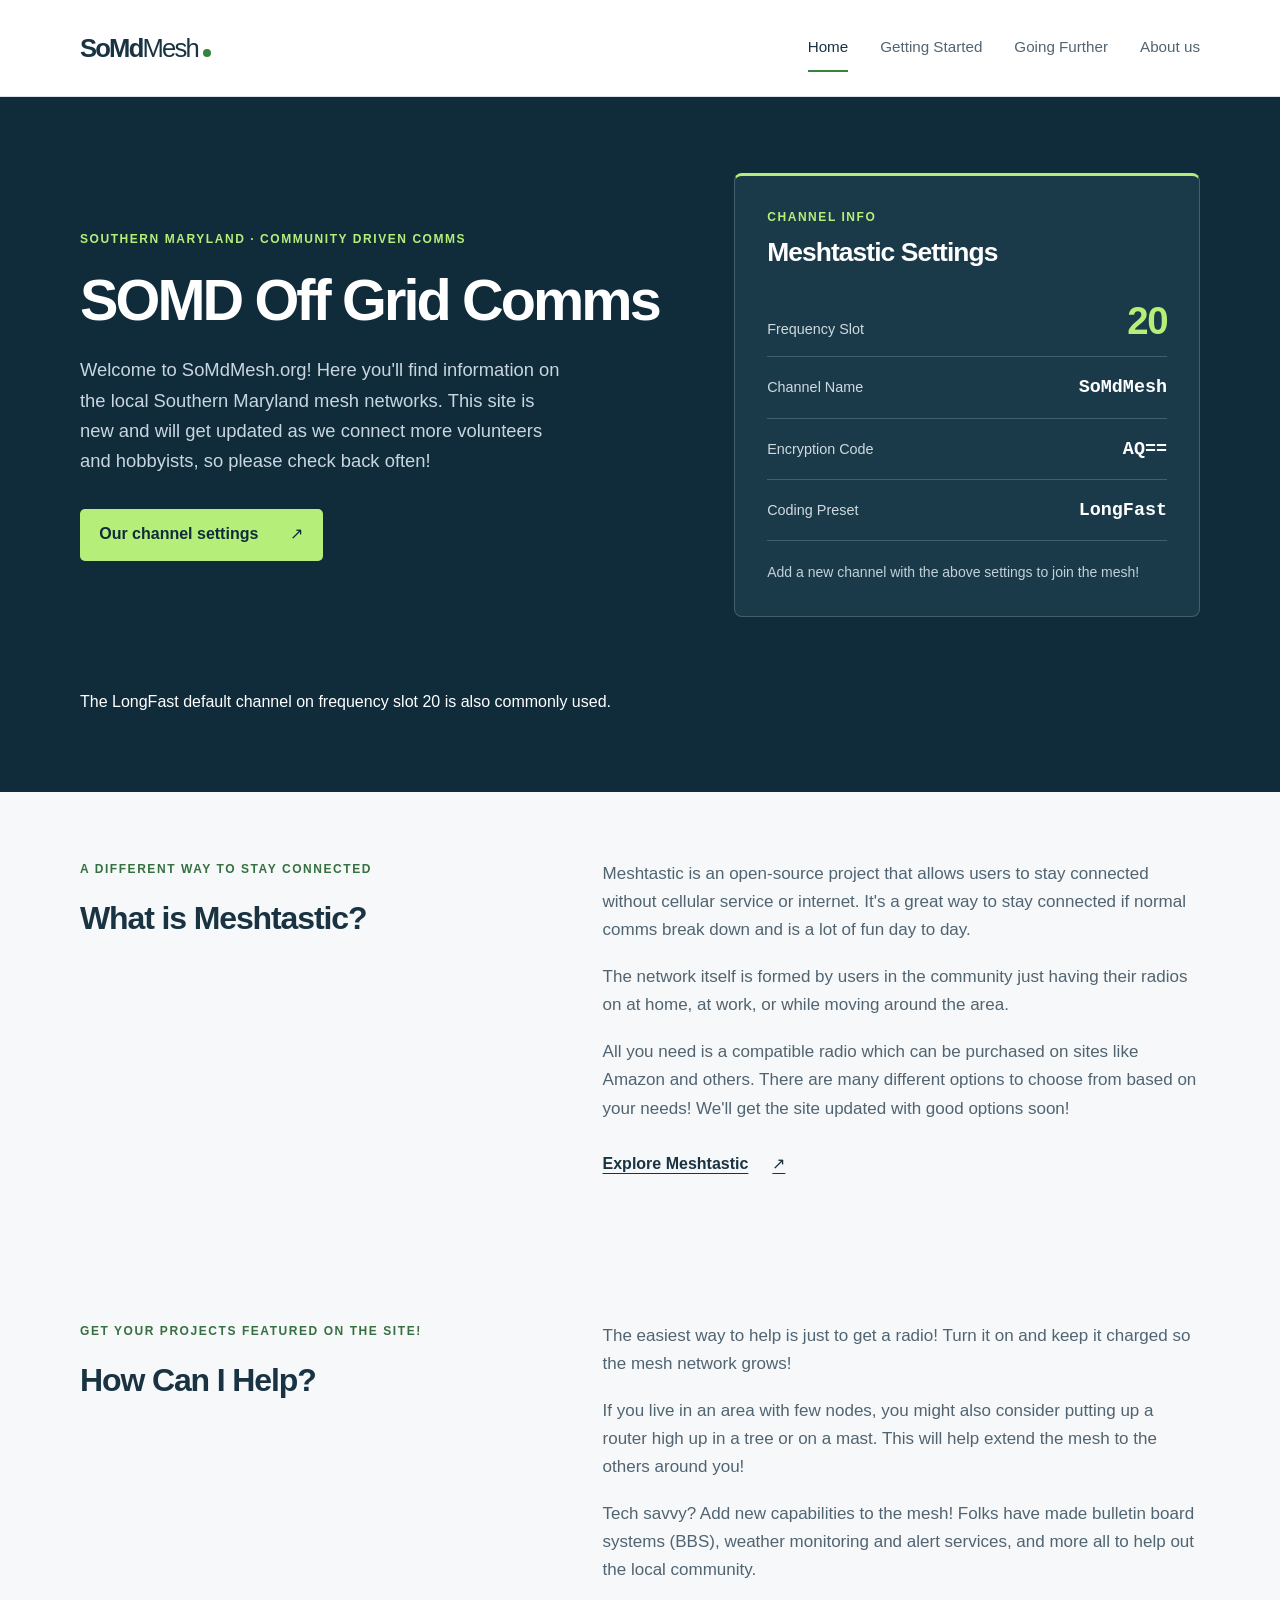
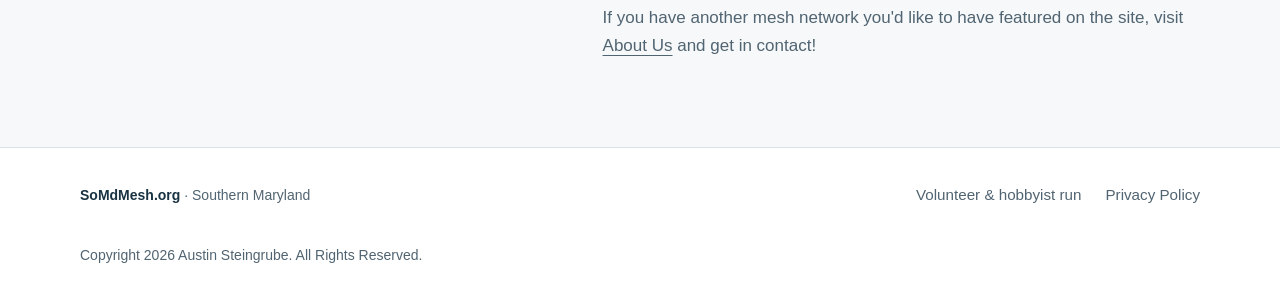
==== index.html @ d948cc97 "Added local amateur radio club info" ====
<!doctype html>
<html lang="en">
<head>
  <meta charset="utf-8">
  <meta name="viewport" content="width=device-width, initial-scale=1">
  <meta name="description" content="SoMdMesh is a Southern Maryland Meshtastic community. Connect on frequency slot 20 with channel name SoMdMesh and encryption code AQ==.">
  <meta name="theme-color" content="#102c3b">
  <title>SoMdMesh | Southern Maryland Meshtastic</title>
  <link rel="stylesheet" href="styles.css">
</head>
<body>
  <a class="skip-link" href="#main">Skip to content</a>
  <header class="site-header">
    <div class="container header-inner">
      <a class="brand" href="index.html" aria-label="SoMdMesh home">SoMd<span>Mesh</span><span class="brand-dot" aria-hidden="true"></span></a>
      <nav aria-label="Main navigation">
        <a href="index.html" aria-current="page">Home</a>
        <a href="getting-started/index.html">Getting Started</a><a href="going-further.html">Going Further</a><a href="about.html">About us</a>
      </nav>
    </div>
  </header>
  <main id="main">
    <section class="hero">
      <div class="container hero-grid">
        <div class="hero-copy">
          <p class="eyebrow">Southern Maryland · Community Driven Comms</p>
          <h1>SOMD Off Grid Comms</h1>
          <p class="hero-description">Welcome to SoMdMesh.org! Here you'll find information on the local Southern Maryland mesh networks. This site is new and will get updated as we connect more volunteers and hobbyists, so please check back often!</p>
          <a class="button" href="#channel">Our channel settings <span aria-hidden="true">↗</span></a>
        </div>
        <aside class="channel-card" id="channel" aria-labelledby="channel-title">
          <p class="eyebrow">Channel Info</p>
          <h2 id="channel-title">Meshtastic Settings</h2>
          <dl class="settings">
            <div><dt>Frequency Slot</dt><dd class="slot">20</dd></div>
            <div><dt>Channel Name</dt><dd><code>SoMdMesh</code></dd></div>
            <div><dt>Encryption Code</dt><dd><code>AQ==</code></dd></div>
            <div><dt>Coding Preset</dt><dd><code>LongFast</code></dd></div>
          </dl>
          <p class="settings-note">Add a new channel with the above settings to join the mesh!</p>
        </aside>
        The LongFast default channel on frequency slot 20 is also commonly used.
      </div>
    </section>
    <section class="intro container" aria-labelledby="meshtastic-title">
      <div>
        <p class="eyebrow">A different way to stay connected</p>
        <h2 id="meshtastic-title">What is Meshtastic?</h2>
      </div>
      <div class="intro-copy">
        <p>Meshtastic is an open-source project that allows users to stay connected without cellular service or internet. It's a great way to stay connected if normal comms break down and is a lot of fun day to day.</p>
        <p>The network itself is formed by users in the community just having their radios on at home, at work, or while moving around the area.</p>
        <p>All you need is a compatible radio which can be purchased on sites like Amazon and others. There are many different options to choose from based on your needs! We'll get the site updated with good options soon!</p>
        <a class="text-link" href="https://meshtastic.org/">Explore Meshtastic <span aria-hidden="true">↗</span></a>
      </div>
    </section>
    <section class="intro container" aria-labelledby="get-involved">
      <div>
        <p class="eyebrow">Get your projects featured on the site!</p>
        <h2 id="get-involved">How Can I Help?</h2>
      </div>
      <div class="intro-copy">
        <p> The easiest way to help is just to get a radio! Turn it on and keep it charged so the mesh network grows!</p>
        <p>If you live in an area with few nodes, you might also consider putting up a router high up in a tree or on a mast. This will help extend the mesh to the others around you!</p>
        <p> Tech savvy? Add new capabilities to the mesh! Folks have made bulletin board systems (BBS), weather monitoring and alert services, and more all to help out the local community.</p>
        <p>If you have another mesh network you'd like to have featured on the site, visit <a href="about.html">About Us</a> and get in contact!</p>
      </div>
    </section>
  </main>
  <footer class="site-footer">
    <div class="container footer-inner">
      <p>SoMdMesh.org <span>· Southern Maryland</span></p>
      <nav class="footer-links" aria-label="Footer navigation">
        <a href="about.html">Volunteer &amp; hobbyist run</a>
        <a href="privacy-policy.html">Privacy Policy</a>
      </nav>
    </div>
    <p class="container copyright">Copyright 2026 Austin Steingrube. All Rights Reserved.</p>
  </footer>
</body>
</html>
---- styles.css ----
:root {
  color-scheme: light;
  --navy: #102c3b;
  --ink: #193342;
  --muted: #516471;
  --green: #b5ef79;
  --paper: #f6f8fa;
  --line: #dce3e8;
  font-family: -apple-system, BlinkMacSystemFont, "Segoe UI", sans-serif;
  color: var(--ink);
  background: var(--paper);
  font-synthesis: none;
}
* { box-sizing: border-box; }
body { margin: 0; min-height: 100vh; display: flex; flex-direction: column; font-size: 1rem; line-height: 1.65; }
main { flex: 1; }
a { color: inherit; text-underline-offset: .25em; }
a:focus-visible { outline: 3px solid #238345; outline-offset: 5px; }
.hero a:focus-visible { outline-color: var(--green); }
.container { width: min(1120px, calc(100% - 64px)); margin-inline: auto; }
.skip-link { position: absolute; left: 1rem; top: -100px; padding: .75rem 1rem; background: white; z-index: 10; }
.skip-link:focus { top: 1rem; }
.site-header { background: white; border-bottom: 1px solid var(--line); }
.header-inner { min-height: 96px; display: flex; align-items: center; justify-content: space-between; gap: 1rem; }
.brand { display: inline-flex; align-items: baseline; font-size: 1.6rem; font-weight: 800; text-decoration: none; letter-spacing: -.07em; white-space: nowrap; }
.brand > span:first-child { font-weight: 400; }
.brand-dot { width: 8px; height: 8px; margin-left: 5px; background: #37833d; border-radius: 50%; }
nav { display: flex; gap: 2rem; }
nav a { display: inline-flex; min-height: 48px; align-items: center; text-decoration: none; font-size: .95rem; color: var(--muted); border-bottom: 2px solid transparent; }
nav a:hover, nav a[aria-current="page"] { color: var(--ink); border-color: #37833d; }
.hero { color: white; background: var(--navy); padding-block: 76px; }
.hero-grid { display: grid; grid-template-columns: 1.25fr 1fr; gap: 72px; align-items: center; }
.eyebrow { font-size: .75rem; line-height: 1.6; letter-spacing: .13em; text-transform: uppercase; font-weight: 700; margin: 0 0 1.25rem; }
.hero .eyebrow { color: var(--green); }
h1 { font-size: clamp(2.7rem, 4.5vw, 4rem); line-height: 1.08; letter-spacing: -.05em; font-weight: 650; margin: 0 0 1.5rem; }
h2 { font-size: 2rem; line-height: 1.2; letter-spacing: -.035em; margin: 0 0 1.25rem; }
.hero-description { max-width: 480px; font-size: 1.15rem; color: #c9d6df; margin: 0 0 2rem; }
.button { display: inline-flex; justify-content: space-between; align-items: center; gap: 2rem; min-height: 52px; padding: .7rem 1.2rem; color: var(--navy); background: var(--green); border-radius: 5px; font-weight: 650; text-decoration: none; }
.button:hover { background: #cdf5a6; }
.channel-card { scroll-margin-top: 2rem; padding: 32px; background: #1b3a49; border: 1px solid #41606b; border-top: 3px solid var(--green); border-radius: 8px; }
.channel-card .eyebrow { margin-bottom: .6rem; }
.channel-card h2 { font-size: 1.65rem; }
.settings { margin: 0; }
.settings > div { display: flex; justify-content: space-between; align-items: baseline; gap: 1rem; padding-block: 14px; border-bottom: 1px solid #41606b; }
.settings dt { color: #cedae0; font-size: .9rem; }
.settings dd { margin: 0; font-size: 1.15rem; font-weight: 600; }
.settings .slot { color: var(--green); font-size: 2.4rem; line-height: 1; letter-spacing: -.04em; }
code { font-family: "SFMono-Regular", Consolas, "Liberation Mono", monospace; }
.settings-note { margin: 1.25rem 0 0; color: #c2d1d9; font-size: .875rem; }
.intro { display: grid; grid-template-columns: 1fr 1.35fr; gap: 80px; padding-block: 68px; }
.intro .eyebrow { color: #367041; }
.intro-copy p { margin: 0 0 1.2rem; color: var(--muted); font-size: 1.0625rem; }
.text-link { display: inline-flex; align-items: center; gap: 1.5rem; min-height: 44px; font-weight: 650; }
.text-link:hover { color: #2f743b; }
.site-footer { border-top: 1px solid var(--line); background: white; }
.footer-inner { display: flex; justify-content: space-between; align-items: center; gap: 1rem; padding-block: 24px; font-size: .875rem; }
.footer-inner p { margin: 0; font-weight: 650; }
.footer-inner p span { font-weight: 400; color: var(--muted); }
.footer-inner a { color: var(--muted); }
.about-hero .hero-description { max-width: 560px; margin-bottom: 0; }
@media (max-width: 800px) {
  .hero-grid { gap: 32px; grid-template-columns: 1fr 1fr; }
  .channel-card { padding: 24px; }
  .intro { gap: 32px; }
}
@media (max-width: 640px) {
  .container { width: calc(100% - 40px); }
  .header-inner { min-height: 80px; }
  .brand { font-size: 1.4rem; }
  nav { gap: 1rem; }
  nav a { font-size: .875rem; }
  .hero { padding-block: 44px; }
  .hero-grid, .intro { grid-template-columns: 1fr; gap: 36px; }
  .hero-description { font-size: 1.0625rem; }
  .eyebrow { font-size: .75rem; letter-spacing: .09em; }
  .intro { padding-block: 44px; gap: 12px; }
  h2 { font-size: 1.85rem; }
  .footer-inner { flex-direction: column; align-items: flex-start; gap: .5rem; }
}
@media (max-width: 360px) {
  .header-inner { flex-wrap: wrap; padding-block: 12px; gap: 0; }
  nav { width: 100%; }
  .settings > div { flex-wrap: wrap; gap: .5rem; }
}

/* Getting Started, articles, and shared footer navigation. */
.header-inner { flex-wrap: wrap; }
.header-inner > nav { flex-wrap: wrap; }
.footer-links { flex-wrap: wrap; gap: .5rem 1.5rem; }
.guide-section { padding-block: 48px 68px; }
.guide-list { list-style: none; padding: 0; margin: 0; display: grid; grid-template-columns: repeat(auto-fit, minmax(min(100%, 300px), 1fr)); gap: 24px; }
.guide-card { display: block; height: 100%; padding: 28px; background: white; border: 1px solid var(--line); border-top: 3px solid #37833d; border-radius: 8px; text-decoration: none; }
.guide-card:hover { border-color: #37833d; }
.guide-card h3 { margin: 0 0 12px; font-size: 1.4rem; line-height: 1.3; }
.guide-card h3 span { float: right; margin-left: 12px; }
.guide-card p { color: var(--muted); margin: 0 0 20px; }
.guide-status { font-size: .875rem; font-weight: 650; color: #367041; }
.article-content { max-width: 800px; padding-block: 48px 68px; overflow-wrap: anywhere; }
.article-content section + section { margin-top: 40px; }
.article-content p { color: var(--muted); font-size: 1.0625rem; }
.placeholder-note { padding: 20px; border: 1px dashed var(--muted); border-radius: 5px; }
@media (max-width: 640px) {
  .header-inner { padding-block: 12px; gap: 0; }
  .header-inner > nav { width: 100%; }
}

.copyright { margin-block: 0; padding-bottom: 24px; color: var(--muted); font-size: .875rem; }
.article-content > section:last-of-type { margin-bottom: 28px; }
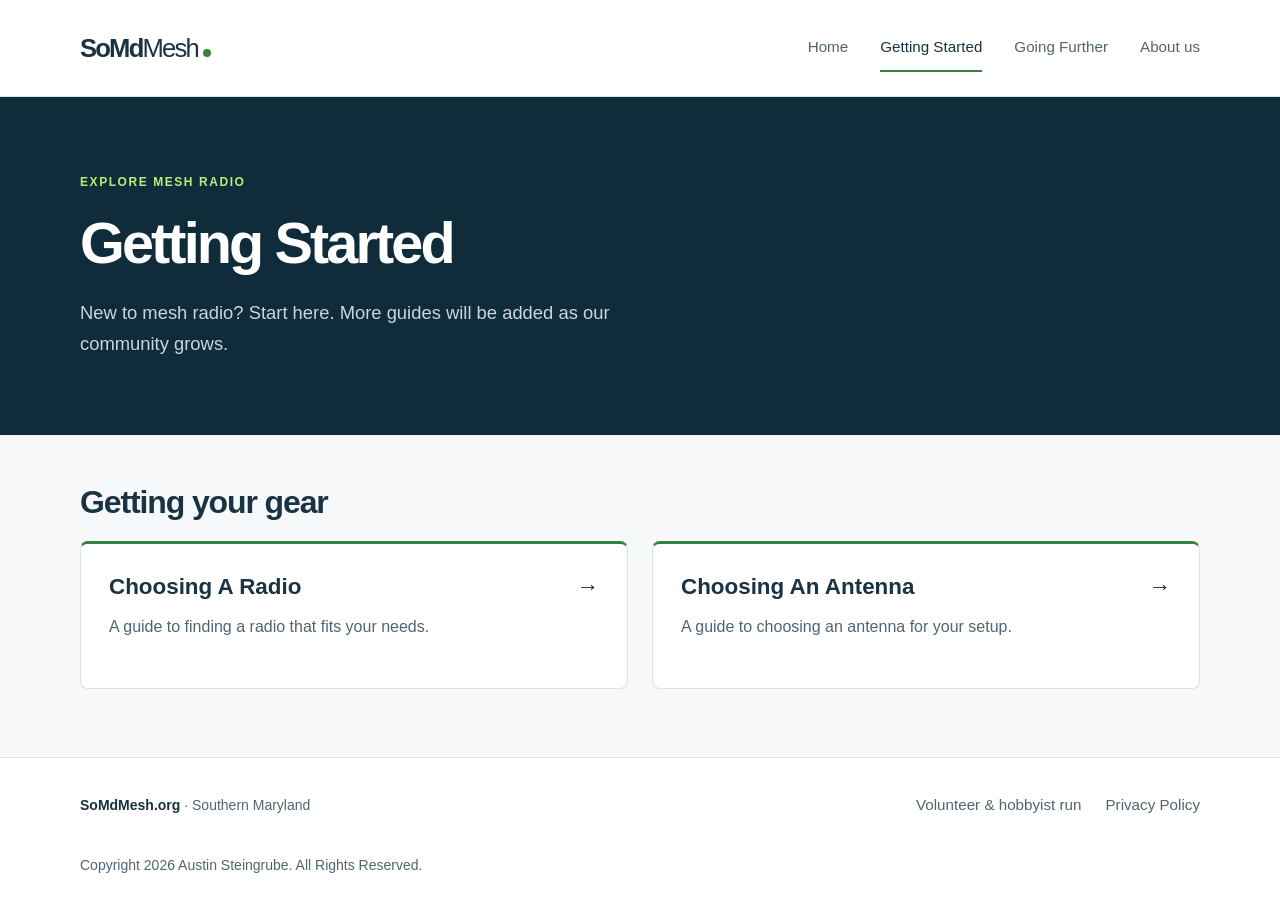
==== commit a288a735: "Removes "Coming soon" from getting started page" ====
--- a/index.html
+++ b/index.html
@@ -3,76 +3,42 @@
 <head>
   <meta charset="utf-8">
   <meta name="viewport" content="width=device-width, initial-scale=1">
-  <meta name="description" content="SoMdMesh is a Southern Maryland Meshtastic community. Connect on frequency slot 20 with channel name SoMdMesh and encryption code AQ==.">
+  <meta name="description" content="Start exploring mesh radio with SoMdMesh guides to choosing a radio and an antenna.">
   <meta name="theme-color" content="#102c3b">
-  <title>SoMdMesh | Southern Maryland Meshtastic</title>
-  <link rel="stylesheet" href="styles.css">
+  <title>Getting Started | SoMdMesh</title>
+  <link rel="stylesheet" href="../styles.css">
 </head>
 <body>
   <a class="skip-link" href="#main">Skip to content</a>
   <header class="site-header">
     <div class="container header-inner">
-      <a class="brand" href="index.html" aria-label="SoMdMesh home">SoMd<span>Mesh</span><span class="brand-dot" aria-hidden="true"></span></a>
-      <nav aria-label="Main navigation">
-        <a href="index.html" aria-current="page">Home</a>
-        <a href="getting-started/index.html">Getting Started</a><a href="going-further.html">Going Further</a><a href="about.html">About us</a>
-      </nav>
+      <a class="brand" href="../index.html" aria-label="SoMdMesh home">SoMd<span>Mesh</span><span class="brand-dot" aria-hidden="true"></span></a>
+      <nav aria-label="Main navigation"><a href="../index.html">Home</a><a href="index.html" aria-current="page">Getting Started</a><a href="../going-further.html">Going Further</a><a href="../about.html">About us</a></nav>
     </div>
   </header>
   <main id="main">
-    <section class="hero">
-      <div class="container hero-grid">
-        <div class="hero-copy">
-          <p class="eyebrow">Southern Maryland · Community Driven Comms</p>
-          <h1>SOMD Off Grid Comms</h1>
-          <p class="hero-description">Welcome to SoMdMesh.org! Here you'll find information on the local Southern Maryland mesh networks. This site is new and will get updated as we connect more volunteers and hobbyists, so please check back often!</p>
-          <a class="button" href="#channel">Our channel settings <span aria-hidden="true">↗</span></a>
-        </div>
-        <aside class="channel-card" id="channel" aria-labelledby="channel-title">
-          <p class="eyebrow">Channel Info</p>
-          <h2 id="channel-title">Meshtastic Settings</h2>
-          <dl class="settings">
-            <div><dt>Frequency Slot</dt><dd class="slot">20</dd></div>
-            <div><dt>Channel Name</dt><dd><code>SoMdMesh</code></dd></div>
-            <div><dt>Encryption Code</dt><dd><code>AQ==</code></dd></div>
-            <div><dt>Coding Preset</dt><dd><code>LongFast</code></dd></div>
-          </dl>
-          <p class="settings-note">Add a new channel with the above settings to join the mesh!</p>
-        </aside>
-        The LongFast default channel on frequency slot 20 is also commonly used.
+    <section class="hero about-hero">
+      <div class="container">
+        <p class="eyebrow">Explore mesh radio</p>
+        <h1>Getting Started</h1>
+        <p class="hero-description">New to mesh radio? Start here. More guides will be added as our community grows.</p>
       </div>
     </section>
-    <section class="intro container" aria-labelledby="meshtastic-title">
-      <div>
-        <p class="eyebrow">A different way to stay connected</p>
-        <h2 id="meshtastic-title">What is Meshtastic?</h2>
-      </div>
-      <div class="intro-copy">
-        <p>Meshtastic is an open-source project that allows users to stay connected without cellular service or internet. It's a great way to stay connected if normal comms break down and is a lot of fun day to day.</p>
-        <p>The network itself is formed by users in the community just having their radios on at home, at work, or while moving around the area.</p>
-        <p>All you need is a compatible radio which can be purchased on sites like Amazon and others. There are many different options to choose from based on your needs! We'll get the site updated with good options soon!</p>
-        <a class="text-link" href="https://meshtastic.org/">Explore Meshtastic <span aria-hidden="true">↗</span></a>
-      </div>
-    </section>
-    <section class="intro container" aria-labelledby="get-involved">
-      <div>
-        <p class="eyebrow">Get your projects featured on the site!</p>
-        <h2 id="get-involved">How Can I Help?</h2>
-      </div>
-      <div class="intro-copy">
-        <p> The easiest way to help is just to get a radio! Turn it on and keep it charged so the mesh network grows!</p>
-        <p>If you live in an area with few nodes, you might also consider putting up a router high up in a tree or on a mast. This will help extend the mesh to the others around you!</p>
-        <p> Tech savvy? Add new capabilities to the mesh! Folks have made bulletin board systems (BBS), weather monitoring and alert services, and more all to help out the local community.</p>
-        <p>If you have another mesh network you'd like to have featured on the site, visit <a href="about.html">About Us</a> and get in contact!</p>
-      </div>
+    <section class="container guide-section" aria-labelledby="guides-title">
+      <h2 id="guides-title">Getting your gear</h2>
+      <!-- Add future article links as new list items below. -->
+      <ul class="guide-list">
+        <li><a class="guide-card" href="choosing-a-radio.html"><h3>Choosing A Radio <span aria-hidden="true">→</span></h3><p>A guide to finding a radio that fits your needs.</p><span class="guide-status"></span></a></li>
+        <li><a class="guide-card" href="choosing-an-antenna.html"><h3>Choosing An Antenna <span aria-hidden="true">→</span></h3><p>A guide to choosing an antenna for your setup.</p><span class="guide-status"></span></a></li>
+      </ul>
     </section>
   </main>
   <footer class="site-footer">
     <div class="container footer-inner">
       <p>SoMdMesh.org <span>· Southern Maryland</span></p>
       <nav class="footer-links" aria-label="Footer navigation">
-        <a href="about.html">Volunteer &amp; hobbyist run</a>
-        <a href="privacy-policy.html">Privacy Policy</a>
+        <a href="../about.html">Volunteer &amp; hobbyist run</a>
+        <a href="../privacy-policy.html">Privacy Policy</a>
       </nav>
     </div>
     <p class="container copyright">Copyright 2026 Austin Steingrube. All Rights Reserved.</p>
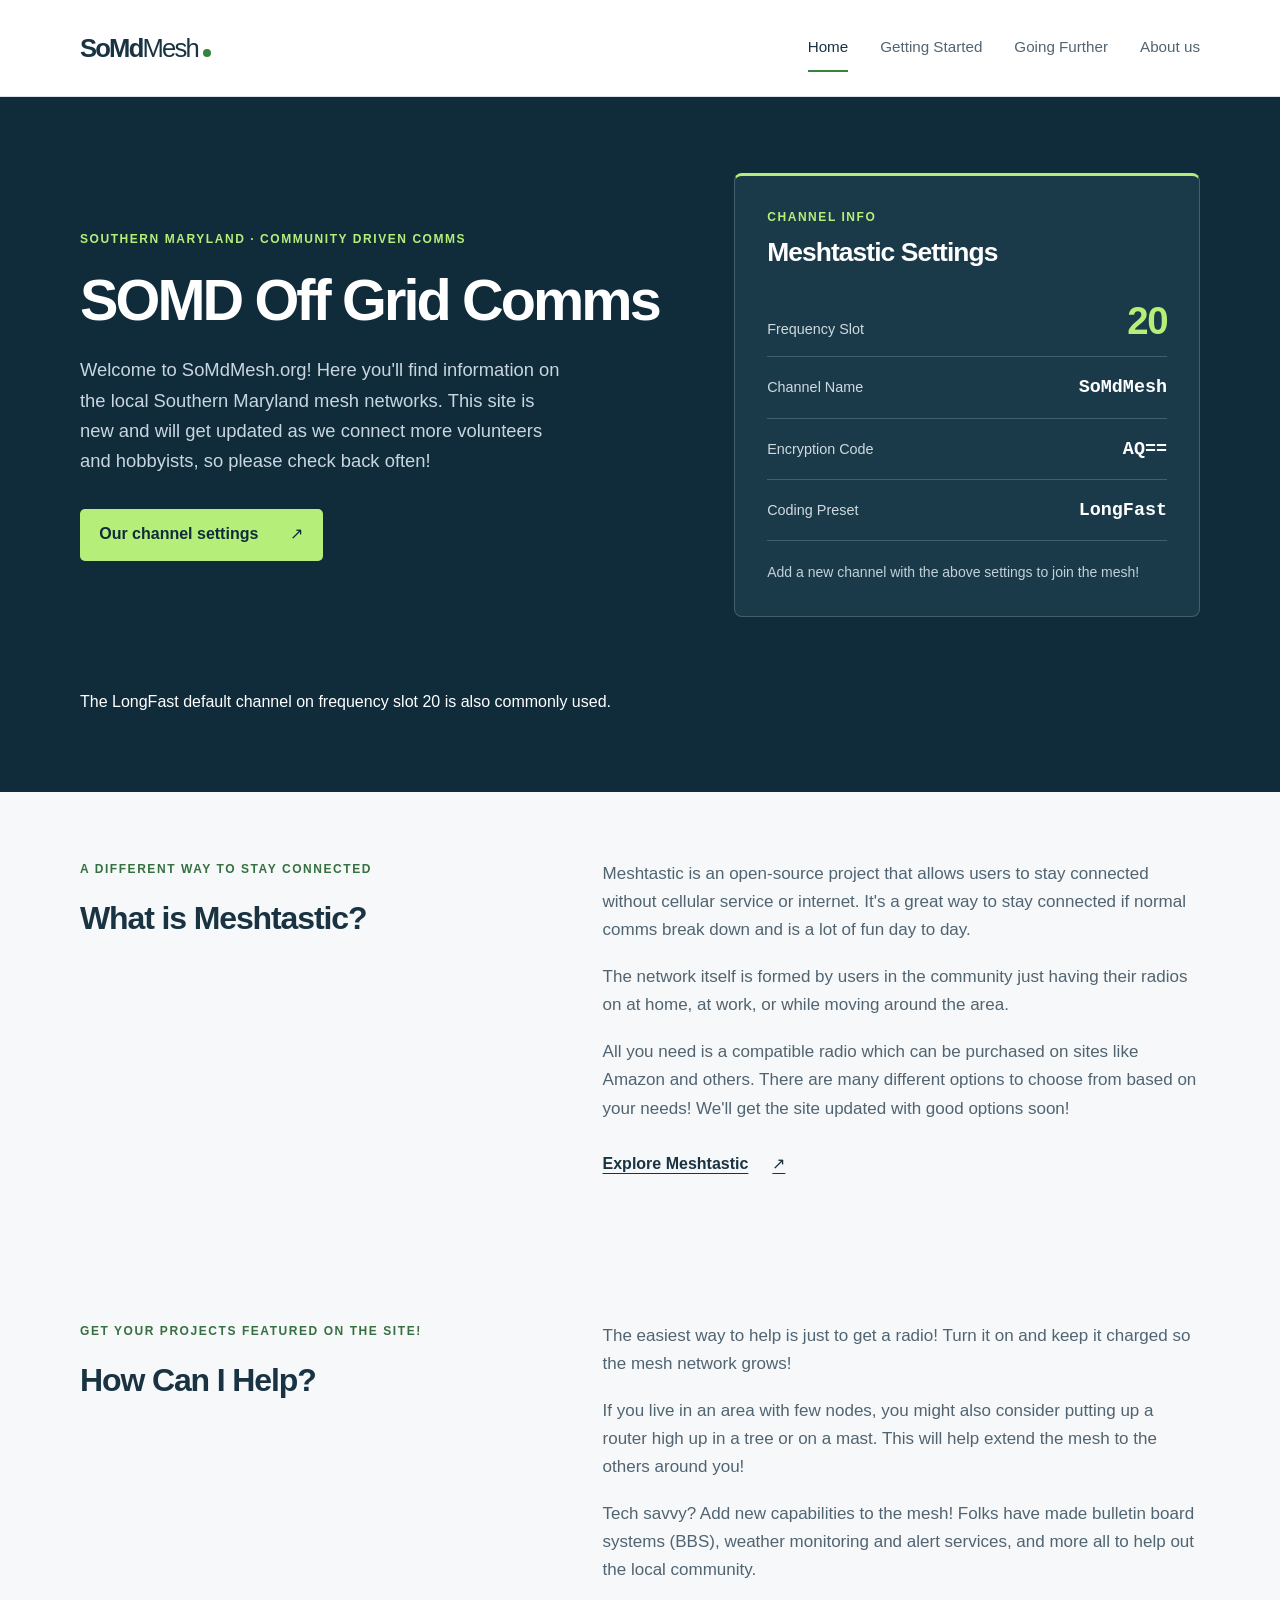
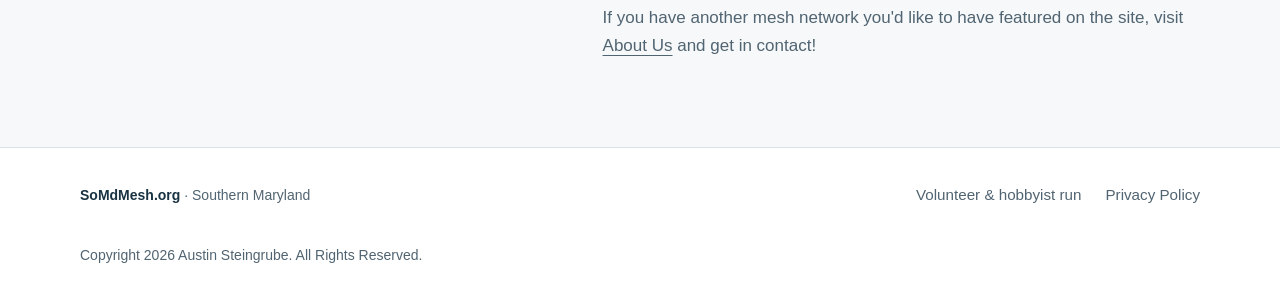
==== commit 673a0a79: "Fixing bad upload" ====
--- a/index.html
+++ b/index.html
@@ -3,42 +3,76 @@
 <head>
   <meta charset="utf-8">
   <meta name="viewport" content="width=device-width, initial-scale=1">
-  <meta name="description" content="Start exploring mesh radio with SoMdMesh guides to choosing a radio and an antenna.">
+  <meta name="description" content="SoMdMesh is a Southern Maryland Meshtastic community. Connect on frequency slot 20 with channel name SoMdMesh and encryption code AQ==.">
   <meta name="theme-color" content="#102c3b">
-  <title>Getting Started | SoMdMesh</title>
-  <link rel="stylesheet" href="../styles.css">
+  <title>SoMdMesh | Southern Maryland Meshtastic</title>
+  <link rel="stylesheet" href="styles.css">
 </head>
 <body>
   <a class="skip-link" href="#main">Skip to content</a>
   <header class="site-header">
     <div class="container header-inner">
-      <a class="brand" href="../index.html" aria-label="SoMdMesh home">SoMd<span>Mesh</span><span class="brand-dot" aria-hidden="true"></span></a>
-      <nav aria-label="Main navigation"><a href="../index.html">Home</a><a href="index.html" aria-current="page">Getting Started</a><a href="../going-further.html">Going Further</a><a href="../about.html">About us</a></nav>
+      <a class="brand" href="index.html" aria-label="SoMdMesh home">SoMd<span>Mesh</span><span class="brand-dot" aria-hidden="true"></span></a>
+      <nav aria-label="Main navigation">
+        <a href="index.html" aria-current="page">Home</a>
+        <a href="getting-started/index.html">Getting Started</a><a href="going-further.html">Going Further</a><a href="about.html">About us</a>
+      </nav>
     </div>
   </header>
   <main id="main">
-    <section class="hero about-hero">
-      <div class="container">
-        <p class="eyebrow">Explore mesh radio</p>
-        <h1>Getting Started</h1>
-        <p class="hero-description">New to mesh radio? Start here. More guides will be added as our community grows.</p>
+    <section class="hero">
+      <div class="container hero-grid">
+        <div class="hero-copy">
+          <p class="eyebrow">Southern Maryland · Community Driven Comms</p>
+          <h1>SOMD Off Grid Comms</h1>
+          <p class="hero-description">Welcome to SoMdMesh.org! Here you'll find information on the local Southern Maryland mesh networks. This site is new and will get updated as we connect more volunteers and hobbyists, so please check back often!</p>
+          <a class="button" href="#channel">Our channel settings <span aria-hidden="true">↗</span></a>
+        </div>
+        <aside class="channel-card" id="channel" aria-labelledby="channel-title">
+          <p class="eyebrow">Channel Info</p>
+          <h2 id="channel-title">Meshtastic Settings</h2>
+          <dl class="settings">
+            <div><dt>Frequency Slot</dt><dd class="slot">20</dd></div>
+            <div><dt>Channel Name</dt><dd><code>SoMdMesh</code></dd></div>
+            <div><dt>Encryption Code</dt><dd><code>AQ==</code></dd></div>
+            <div><dt>Coding Preset</dt><dd><code>LongFast</code></dd></div>
+          </dl>
+          <p class="settings-note">Add a new channel with the above settings to join the mesh!</p>
+        </aside>
+        The LongFast default channel on frequency slot 20 is also commonly used.
       </div>
     </section>
-    <section class="container guide-section" aria-labelledby="guides-title">
-      <h2 id="guides-title">Getting your gear</h2>
-      <!-- Add future article links as new list items below. -->
-      <ul class="guide-list">
-        <li><a class="guide-card" href="choosing-a-radio.html"><h3>Choosing A Radio <span aria-hidden="true">→</span></h3><p>A guide to finding a radio that fits your needs.</p><span class="guide-status"></span></a></li>
-        <li><a class="guide-card" href="choosing-an-antenna.html"><h3>Choosing An Antenna <span aria-hidden="true">→</span></h3><p>A guide to choosing an antenna for your setup.</p><span class="guide-status"></span></a></li>
-      </ul>
+    <section class="intro container" aria-labelledby="meshtastic-title">
+      <div>
+        <p class="eyebrow">A different way to stay connected</p>
+        <h2 id="meshtastic-title">What is Meshtastic?</h2>
+      </div>
+      <div class="intro-copy">
+        <p>Meshtastic is an open-source project that allows users to stay connected without cellular service or internet. It's a great way to stay connected if normal comms break down and is a lot of fun day to day.</p>
+        <p>The network itself is formed by users in the community just having their radios on at home, at work, or while moving around the area.</p>
+        <p>All you need is a compatible radio which can be purchased on sites like Amazon and others. There are many different options to choose from based on your needs! We'll get the site updated with good options soon!</p>
+        <a class="text-link" href="https://meshtastic.org/">Explore Meshtastic <span aria-hidden="true">↗</span></a>
+      </div>
+    </section>
+    <section class="intro container" aria-labelledby="get-involved">
+      <div>
+        <p class="eyebrow">Get your projects featured on the site!</p>
+        <h2 id="get-involved">How Can I Help?</h2>
+      </div>
+      <div class="intro-copy">
+        <p> The easiest way to help is just to get a radio! Turn it on and keep it charged so the mesh network grows!</p>
+        <p>If you live in an area with few nodes, you might also consider putting up a router high up in a tree or on a mast. This will help extend the mesh to the others around you!</p>
+        <p> Tech savvy? Add new capabilities to the mesh! Folks have made bulletin board systems (BBS), weather monitoring and alert services, and more all to help out the local community.</p>
+        <p>If you have another mesh network you'd like to have featured on the site, visit <a href="about.html">About Us</a> and get in contact!</p>
+      </div>
     </section>
   </main>
   <footer class="site-footer">
     <div class="container footer-inner">
       <p>SoMdMesh.org <span>· Southern Maryland</span></p>
       <nav class="footer-links" aria-label="Footer navigation">
-        <a href="../about.html">Volunteer &amp; hobbyist run</a>
-        <a href="../privacy-policy.html">Privacy Policy</a>
+        <a href="about.html">Volunteer &amp; hobbyist run</a>
+        <a href="privacy-policy.html">Privacy Policy</a>
       </nav>
     </div>
     <p class="container copyright">Copyright 2026 Austin Steingrube. All Rights Reserved.</p>
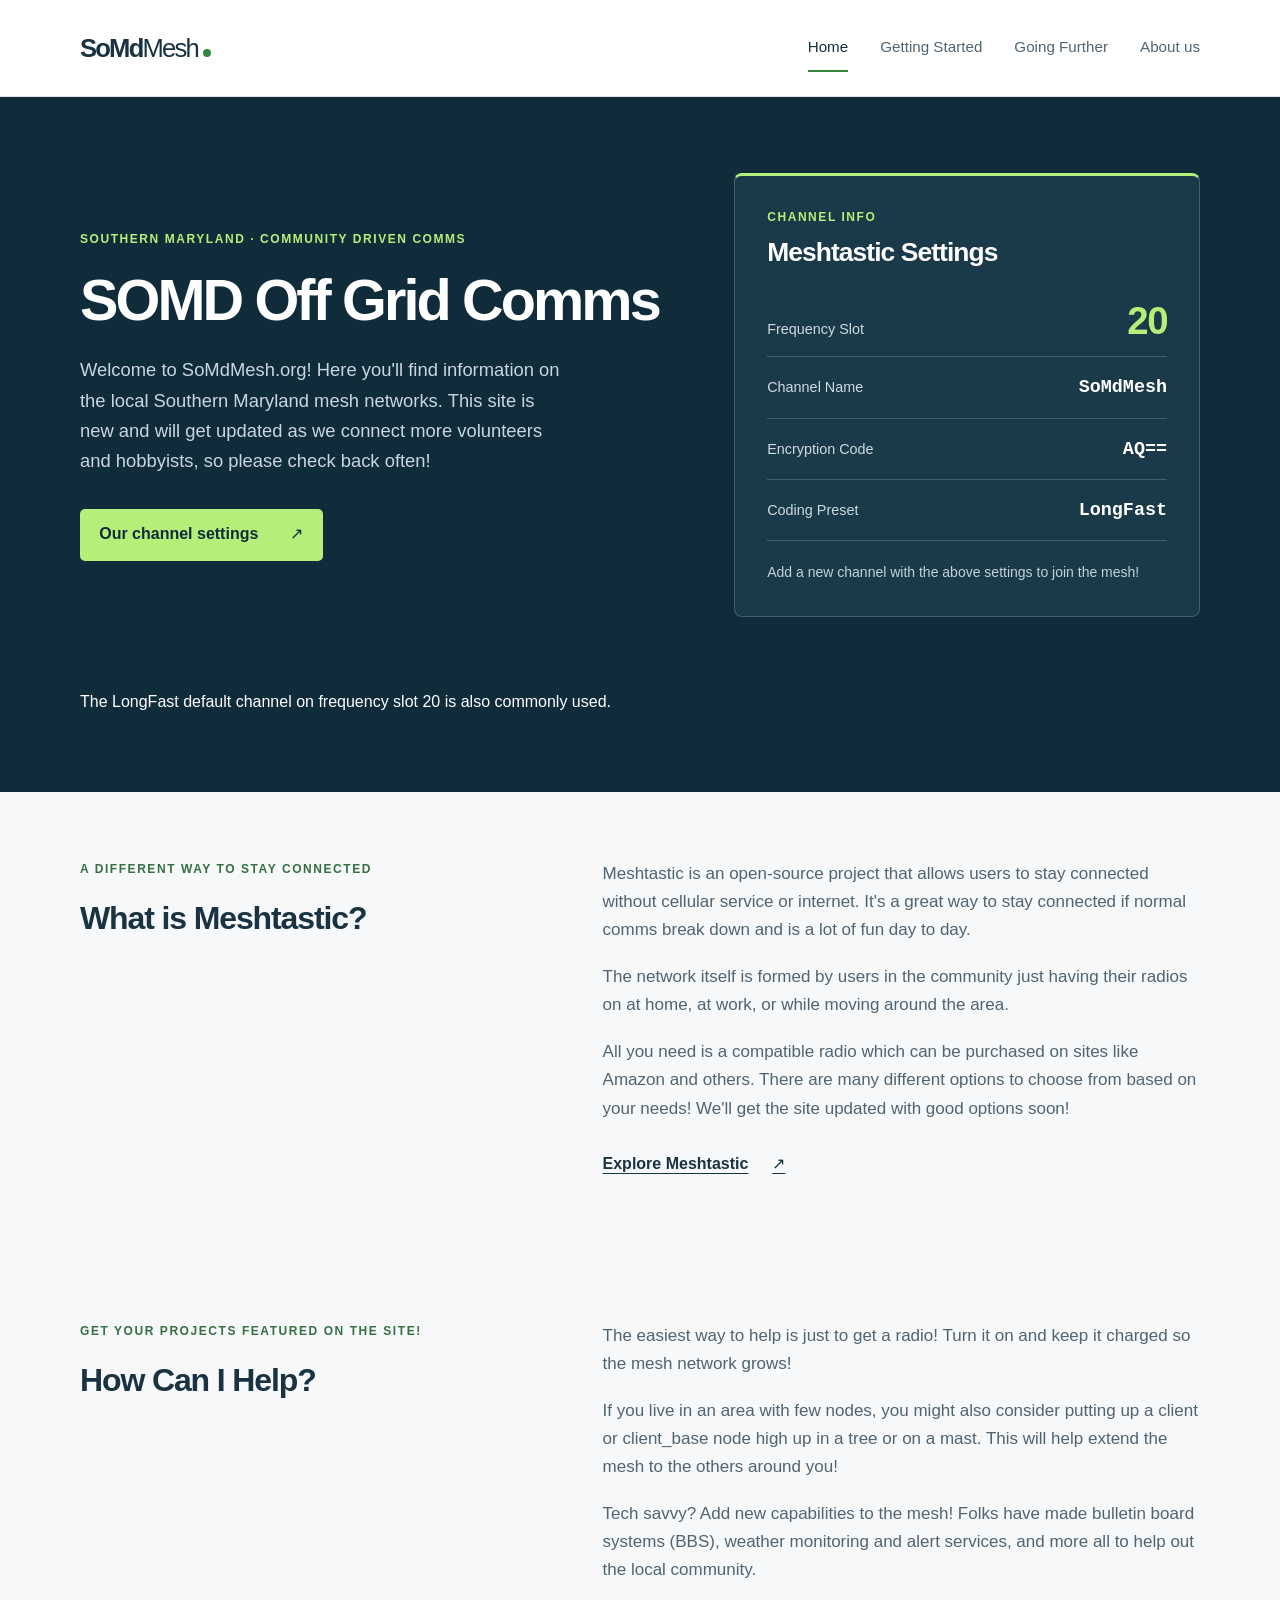
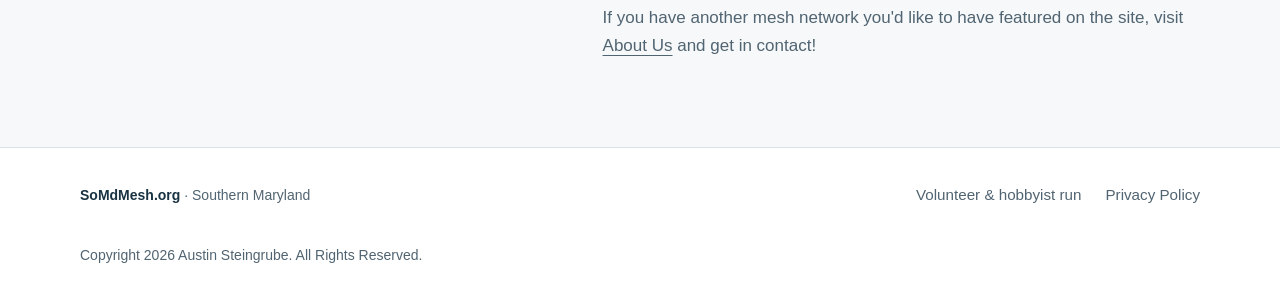
==== commit b993a3cb: "Callsign mistakes, node wording, and readme update" ====
--- a/index.html
+++ b/index.html
@@ -61,7 +61,7 @@
       </div>
       <div class="intro-copy">
         <p> The easiest way to help is just to get a radio! Turn it on and keep it charged so the mesh network grows!</p>
-        <p>If you live in an area with few nodes, you might also consider putting up a router high up in a tree or on a mast. This will help extend the mesh to the others around you!</p>
+        <p>If you live in an area with few nodes, you might also consider putting up a client or client_base node high up in a tree or on a mast. This will help extend the mesh to the others around you!</p>
         <p> Tech savvy? Add new capabilities to the mesh! Folks have made bulletin board systems (BBS), weather monitoring and alert services, and more all to help out the local community.</p>
         <p>If you have another mesh network you'd like to have featured on the site, visit <a href="about.html">About Us</a> and get in contact!</p>
       </div>
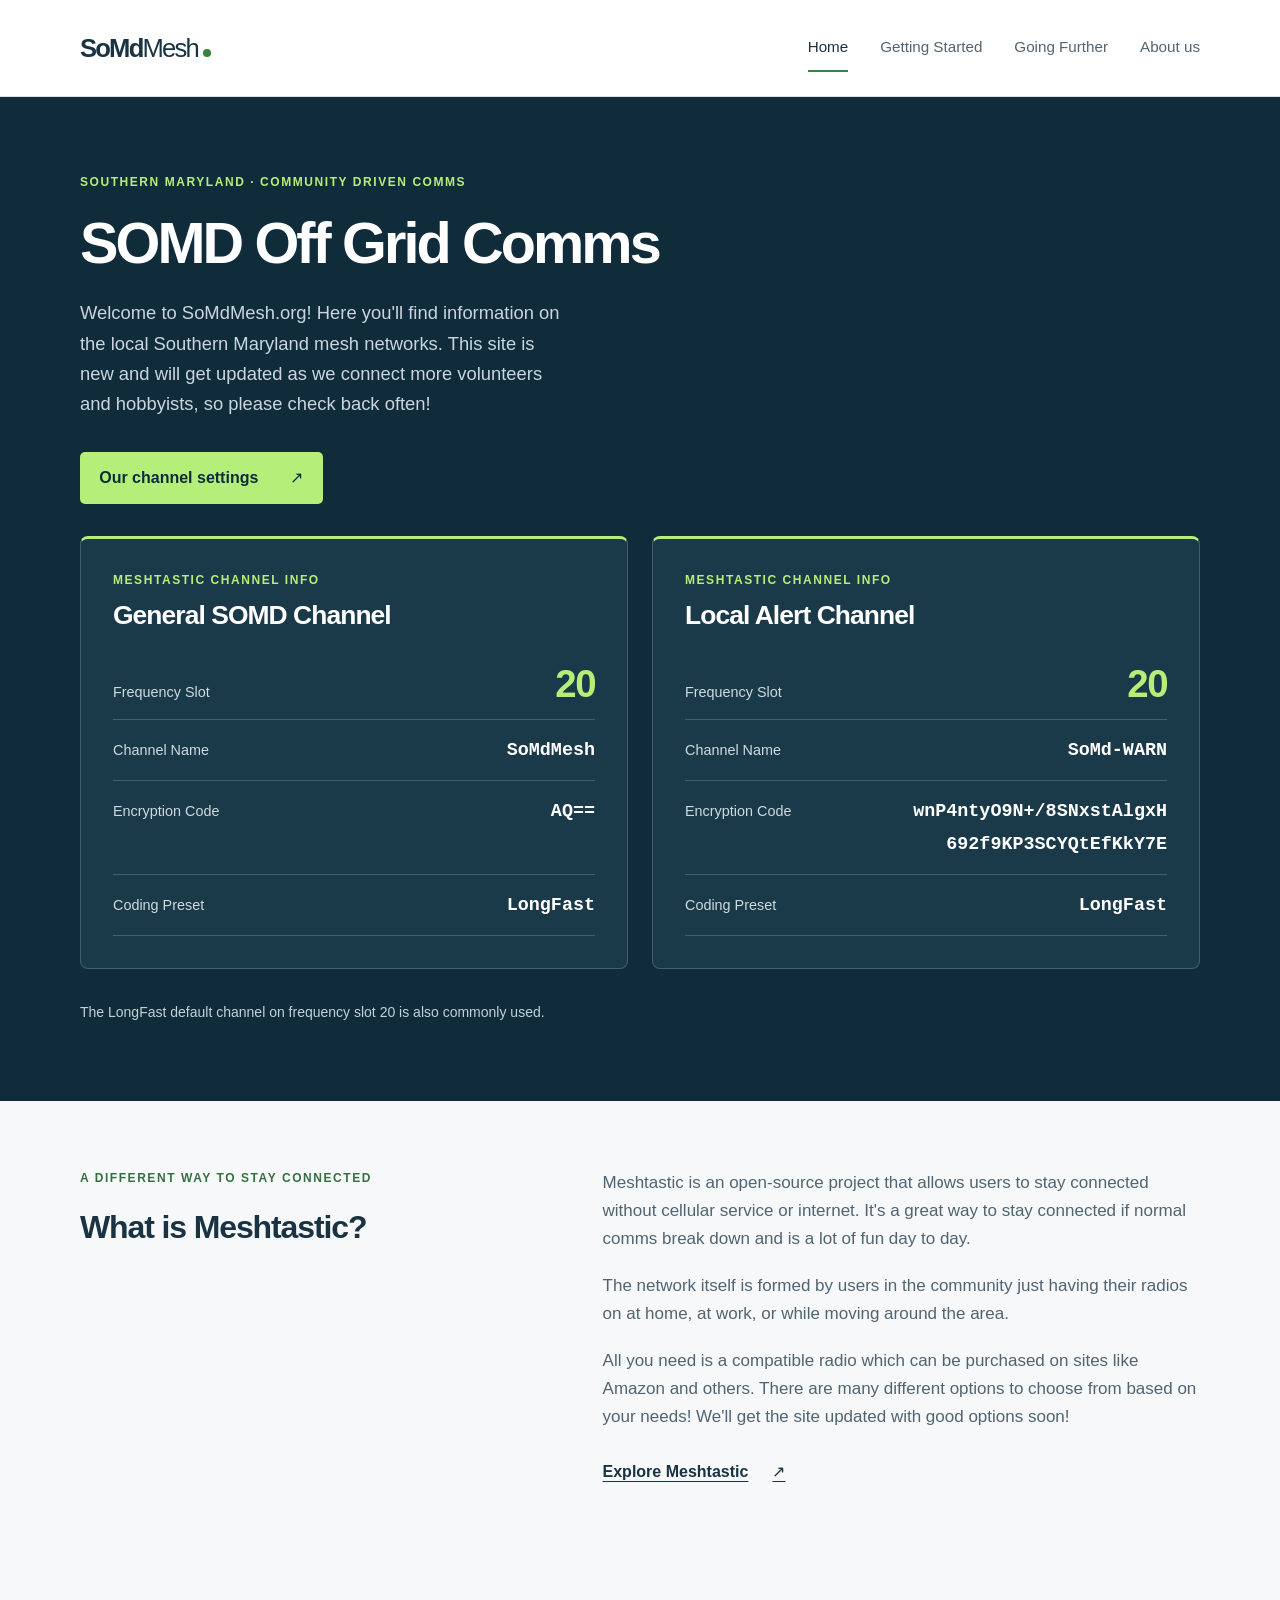
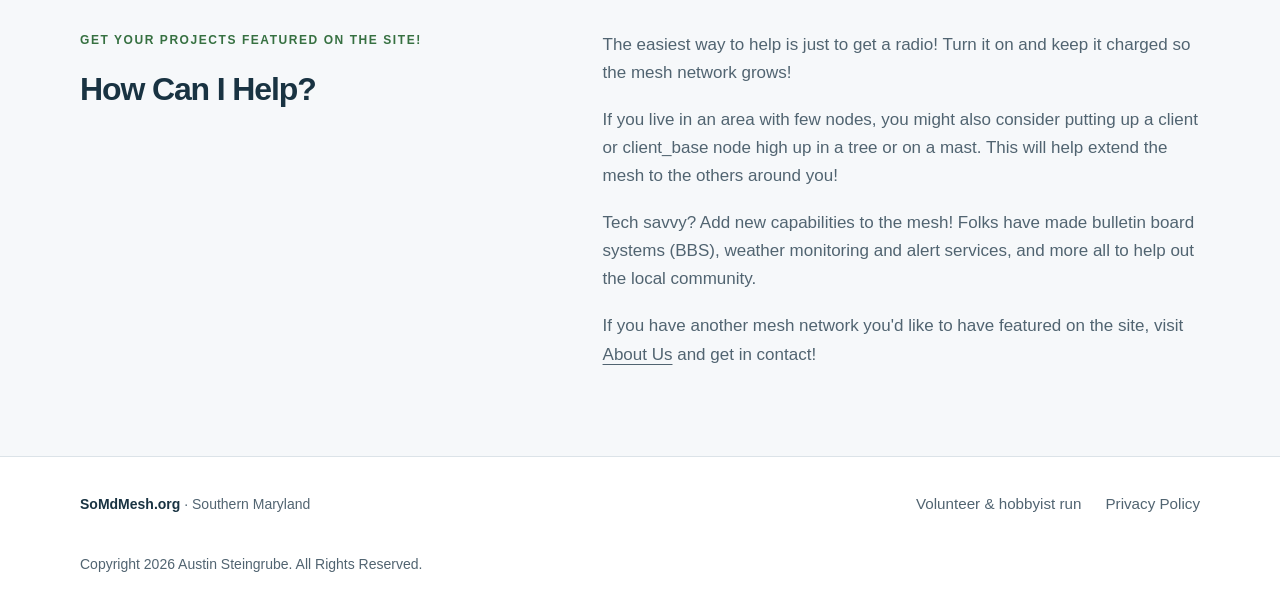
==== commit 9bdd1146: "Adds SoMd-WARN channel to main page" ====
--- a/index.html
+++ b/index.html
@@ -28,18 +28,29 @@
           <p class="hero-description">Welcome to SoMdMesh.org! Here you'll find information on the local Southern Maryland mesh networks. This site is new and will get updated as we connect more volunteers and hobbyists, so please check back often!</p>
           <a class="button" href="#channel">Our channel settings <span aria-hidden="true">↗</span></a>
         </div>
-        <aside class="channel-card" id="channel" aria-labelledby="channel-title">
-          <p class="eyebrow">Channel Info</p>
-          <h2 id="channel-title">Meshtastic Settings</h2>
-          <dl class="settings">
-            <div><dt>Frequency Slot</dt><dd class="slot">20</dd></div>
-            <div><dt>Channel Name</dt><dd><code>SoMdMesh</code></dd></div>
-            <div><dt>Encryption Code</dt><dd><code>AQ==</code></dd></div>
-            <div><dt>Coding Preset</dt><dd><code>LongFast</code></dd></div>
-          </dl>
-          <p class="settings-note">Add a new channel with the above settings to join the mesh!</p>
-        </aside>
-        The LongFast default channel on frequency slot 20 is also commonly used.
+        <div class="channels" id="channel">
+          <aside class="channel-card" aria-labelledby="channel-title">
+            <p class="eyebrow">Meshtastic Channel Info</p>
+            <h2 id="channel-title">General SOMD Channel</h2>
+            <dl class="settings">
+              <div><dt>Frequency Slot</dt><dd class="slot">20</dd></div>
+              <div><dt>Channel Name</dt><dd><code>SoMdMesh</code></dd></div>
+              <div><dt>Encryption Code</dt><dd><code>AQ==</code></dd></div>
+              <div><dt>Coding Preset</dt><dd><code>LongFast</code></dd></div>
+            </dl>
+          </aside>
+          <aside class="channel-card" aria-labelledby="alert-channel-title">
+            <p class="eyebrow">Meshtastic Channel Info</p>
+            <h2 id="alert-channel-title">Local Alert Channel</h2>
+            <dl class="settings">
+              <div><dt>Frequency Slot</dt><dd class="slot">20</dd></div>
+              <div><dt>Channel Name</dt><dd><code>SoMd-WARN</code></dd></div>
+              <div><dt>Encryption Code</dt><dd><code>wnP4ntyO9N+/8SNxstAlgxH692f9KP3SCYQtEfKkY7E</code></dd></div>
+              <div><dt>Coding Preset</dt><dd><code>LongFast</code></dd></div>
+            </dl>
+          </aside>
+        </div>
+        <p class="settings-note">The LongFast default channel on frequency slot 20 is also commonly used.</p>
       </div>
     </section>
     <section class="intro container" aria-labelledby="meshtastic-title">
--- a/styles.css
+++ b/styles.css
@@ -29,7 +29,9 @@
 nav a { display: inline-flex; min-height: 48px; align-items: center; text-decoration: none; font-size: .95rem; color: var(--muted); border-bottom: 2px solid transparent; }
 nav a:hover, nav a[aria-current="page"] { color: var(--ink); border-color: #37833d; }
 .hero { color: white; background: var(--navy); padding-block: 76px; }
-.hero-grid { display: grid; grid-template-columns: 1.25fr 1fr; gap: 72px; align-items: center; }
+.hero-grid { display: grid; grid-template-columns: minmax(0, 1fr); gap: 32px; }
+.channels { display: grid; grid-template-columns: repeat(2, minmax(0, 1fr)); gap: 24px; scroll-margin-top: 2rem; }
+.hero-grid > .settings-note { margin: 0; }
 .eyebrow { font-size: .75rem; line-height: 1.6; letter-spacing: .13em; text-transform: uppercase; font-weight: 700; margin: 0 0 1.25rem; }
 .hero .eyebrow { color: var(--green); }
 h1 { font-size: clamp(2.7rem, 4.5vw, 4rem); line-height: 1.08; letter-spacing: -.05em; font-weight: 650; margin: 0 0 1.5rem; }
@@ -37,13 +39,13 @@
 .hero-description { max-width: 480px; font-size: 1.15rem; color: #c9d6df; margin: 0 0 2rem; }
 .button { display: inline-flex; justify-content: space-between; align-items: center; gap: 2rem; min-height: 52px; padding: .7rem 1.2rem; color: var(--navy); background: var(--green); border-radius: 5px; font-weight: 650; text-decoration: none; }
 .button:hover { background: #cdf5a6; }
-.channel-card { scroll-margin-top: 2rem; padding: 32px; background: #1b3a49; border: 1px solid #41606b; border-top: 3px solid var(--green); border-radius: 8px; }
+.channel-card { min-width: 0; display: grid; grid-template-rows: auto auto 1fr; align-content: start; padding: 32px; background: #1b3a49; border: 1px solid #41606b; border-top: 3px solid var(--green); border-radius: 8px; }
 .channel-card .eyebrow { margin-bottom: .6rem; }
 .channel-card h2 { font-size: 1.65rem; }
-.settings { margin: 0; }
-.settings > div { display: flex; justify-content: space-between; align-items: baseline; gap: 1rem; padding-block: 14px; border-bottom: 1px solid #41606b; }
+.settings { margin: 0; display: grid; grid-template-rows: auto auto 1fr auto; }
+.settings > div { display: grid; grid-template-columns: minmax(0, 1fr) minmax(0, 1.2fr); align-items: baseline; gap: 1rem; padding-block: 14px; border-bottom: 1px solid #41606b; }
 .settings dt { color: #cedae0; font-size: .9rem; }
-.settings dd { margin: 0; font-size: 1.15rem; font-weight: 600; }
+.settings dd { min-width: 0; overflow-wrap: anywhere; white-space: normal; text-align: right; margin: 0; font-size: 1.15rem; font-weight: 600; }
 .settings .slot { color: var(--green); font-size: 2.4rem; line-height: 1; letter-spacing: -.04em; }
 code { font-family: "SFMono-Regular", Consolas, "Liberation Mono", monospace; }
 .settings-note { margin: 1.25rem 0 0; color: #c2d1d9; font-size: .875rem; }
@@ -59,7 +61,7 @@
 .footer-inner a { color: var(--muted); }
 .about-hero .hero-description { max-width: 560px; margin-bottom: 0; }
 @media (max-width: 800px) {
-  .hero-grid { gap: 32px; grid-template-columns: 1fr 1fr; }
+  .channels { gap: 20px; }
   .channel-card { padding: 24px; }
   .intro { gap: 32px; }
 }
@@ -70,7 +72,8 @@
   nav { gap: 1rem; }
   nav a { font-size: .875rem; }
   .hero { padding-block: 44px; }
-  .hero-grid, .intro { grid-template-columns: 1fr; gap: 36px; }
+  .hero-grid, .intro { grid-template-columns: minmax(0, 1fr); gap: 36px; }
+  .channels { grid-template-columns: minmax(0, 1fr); }
   .hero-description { font-size: 1.0625rem; }
   .eyebrow { font-size: .75rem; letter-spacing: .09em; }
   .intro { padding-block: 44px; gap: 12px; }
@@ -80,7 +83,7 @@
 @media (max-width: 360px) {
   .header-inner { flex-wrap: wrap; padding-block: 12px; gap: 0; }
   nav { width: 100%; }
-  .settings > div { flex-wrap: wrap; gap: .5rem; }
+  .settings > div { gap: .5rem; }
 }
 
 /* Getting Started, articles, and shared footer navigation. */
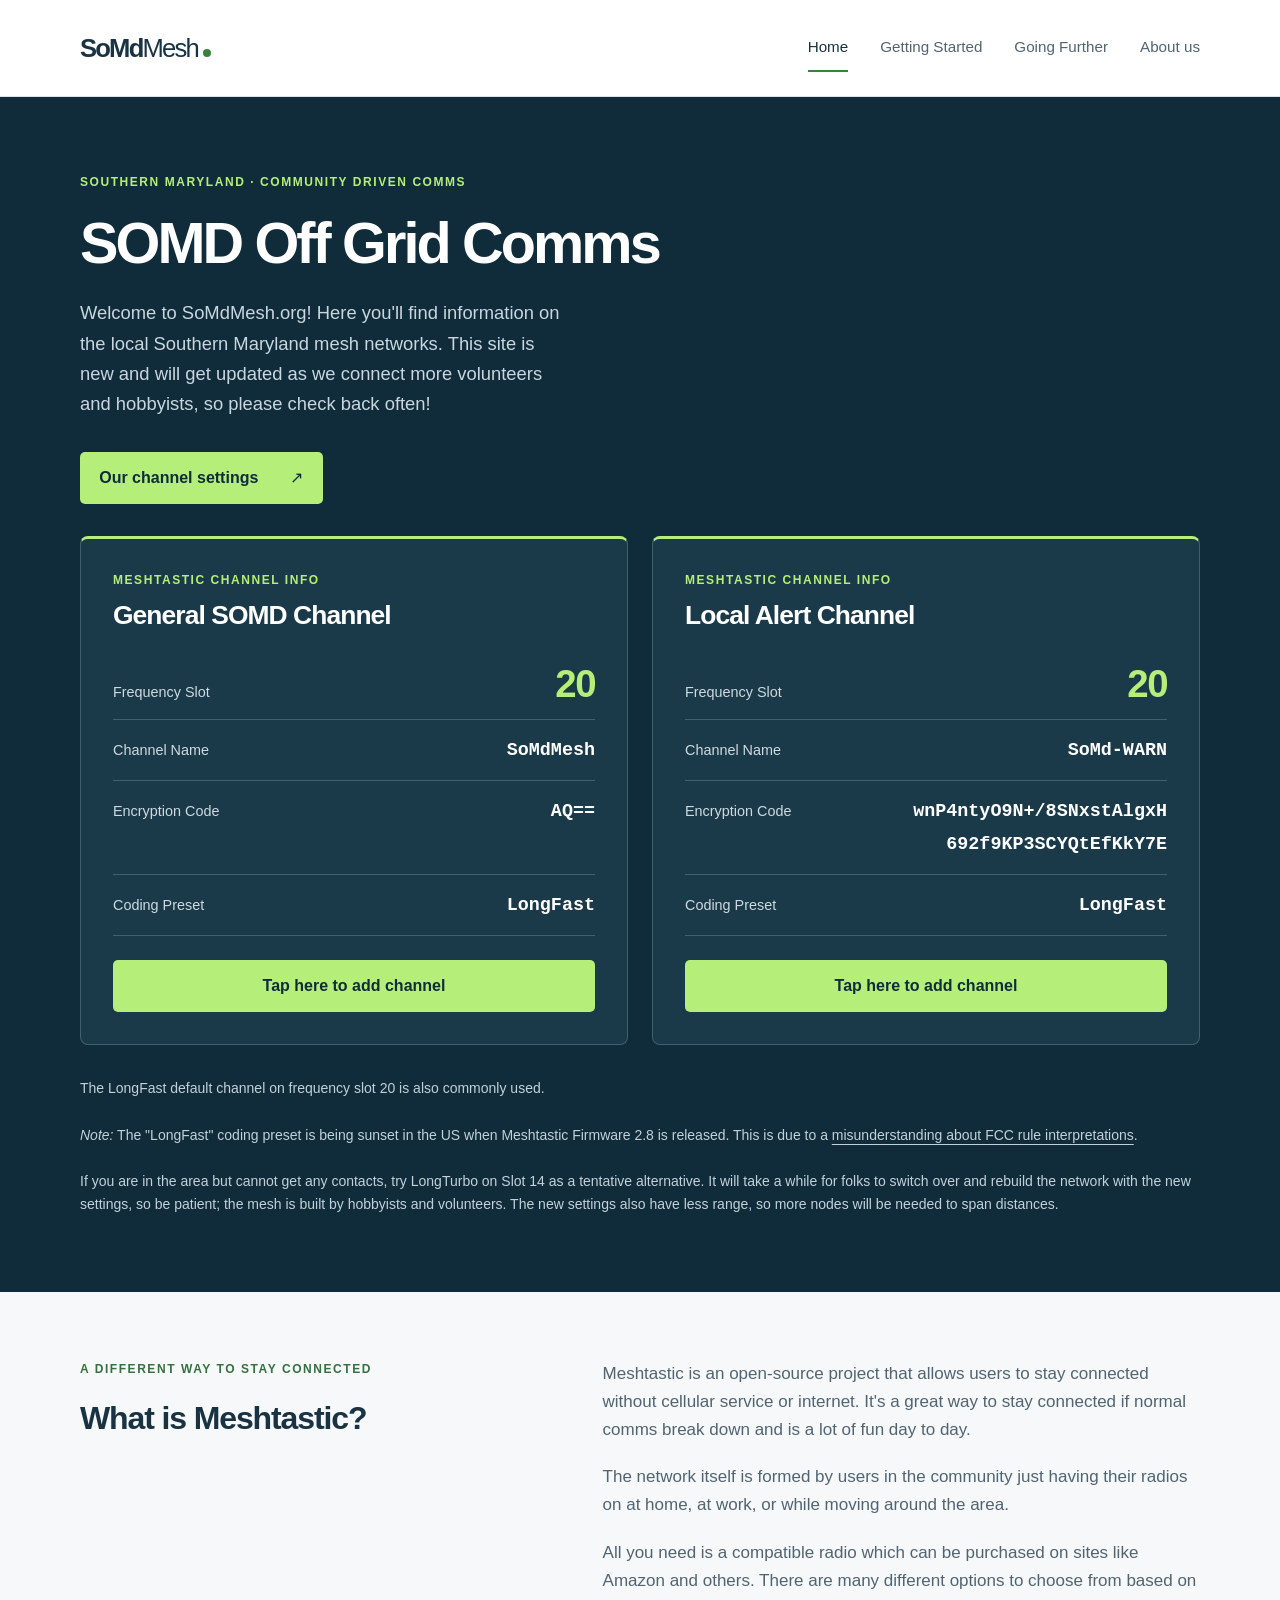
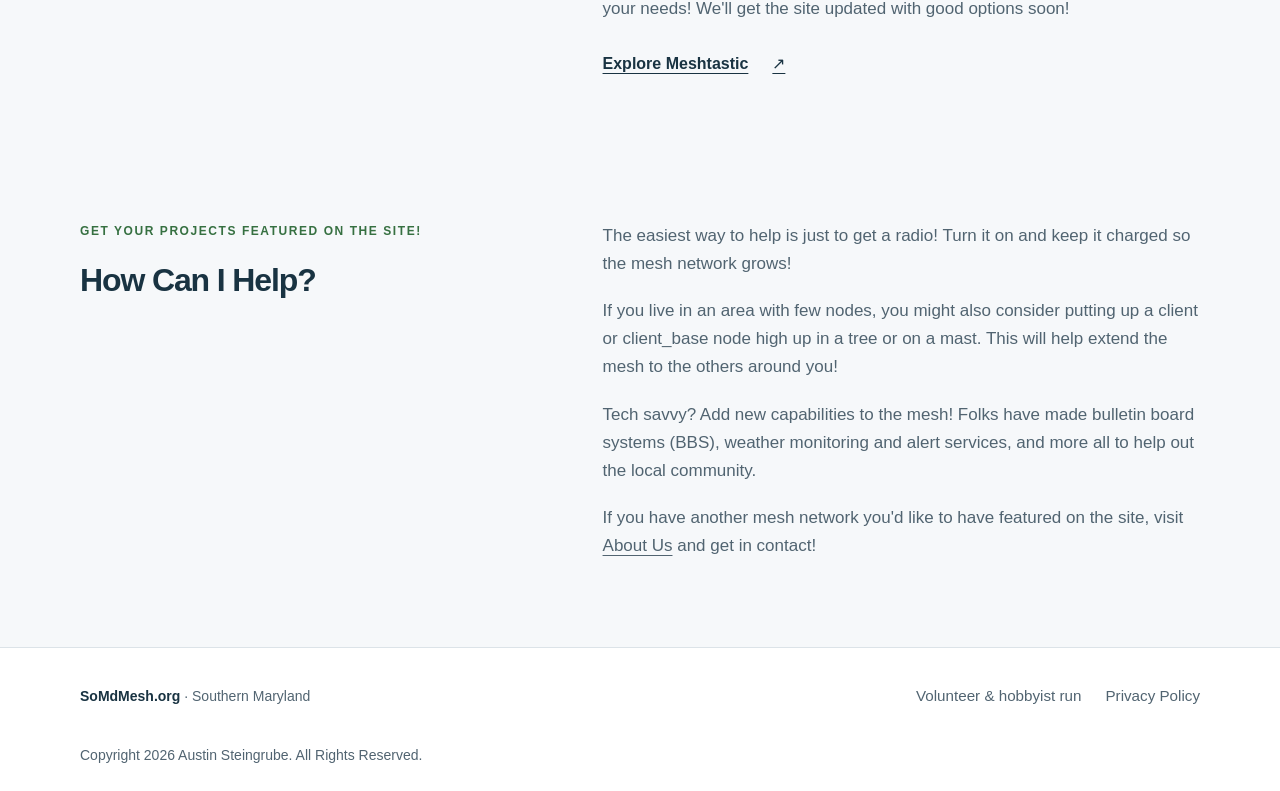
==== commit 81130810: "Attempting to add "add" buttons for mobile" ====
--- a/index.html
+++ b/index.html
@@ -38,6 +38,7 @@
               <div><dt>Encryption Code</dt><dd><code>AQ==</code></dd></div>
               <div><dt>Coding Preset</dt><dd><code>LongFast</code></dd></div>
             </dl>
+            <a class="button channel-button" href="https://meshtastic.org/e/?add=true#Cg0SAQEaCFNvTWRNZXNo">Tap here to add channel</a>
           </aside>
           <aside class="channel-card" aria-labelledby="alert-channel-title">
             <p class="eyebrow">Meshtastic Channel Info</p>
@@ -48,9 +49,11 @@
               <div><dt>Encryption Code</dt><dd><code>wnP4ntyO9N+/8SNxstAlgxH692f9KP3SCYQtEfKkY7E</code></dd></div>
               <div><dt>Coding Preset</dt><dd><code>LongFast</code></dd></div>
             </dl>
+            <a class="button channel-button" href="https://meshtastic.org/e/?add=true#Ci0SIMJz-J7cjvTfv_EjcbLQJYMR-vdn_Sj90gmELRHypGOxGglTb01kLVdBUk4">Tap here to add channel</a>
           </aside>
         </div>
-        <p class="settings-note">The LongFast default channel on frequency slot 20 is also commonly used.</p>
+        <p class="settings-note">The LongFast default channel on frequency slot 20 is also commonly used.
+          <br><br><em>Note:</em> The "LongFast" coding preset is being sunset in the US when Meshtastic Firmware 2.8 is released. This is due to a <a href="https://nepamesh.com/fcc-900mhz-meshtastic-changes/">misunderstanding about FCC rule interpretations</a>. <br><br>If you are in the area but cannot get any contacts, try LongTurbo on Slot 14 as a tentative alternative. It will take a while for folks to switch over and rebuild the network with the new settings, so be patient; the mesh is built by hobbyists and volunteers. The new settings also have less range, so more nodes will be needed to span distances.</p>
       </div>
     </section>
     <section class="intro container" aria-labelledby="meshtastic-title">
--- a/styles.css
+++ b/styles.css
@@ -39,9 +39,10 @@
 .hero-description { max-width: 480px; font-size: 1.15rem; color: #c9d6df; margin: 0 0 2rem; }
 .button { display: inline-flex; justify-content: space-between; align-items: center; gap: 2rem; min-height: 52px; padding: .7rem 1.2rem; color: var(--navy); background: var(--green); border-radius: 5px; font-weight: 650; text-decoration: none; }
 .button:hover { background: #cdf5a6; }
-.channel-card { min-width: 0; display: grid; grid-template-rows: auto auto 1fr; align-content: start; padding: 32px; background: #1b3a49; border: 1px solid #41606b; border-top: 3px solid var(--green); border-radius: 8px; }
+.channel-card { min-width: 0; display: grid; grid-template-rows: auto auto 1fr auto; align-content: start; padding: 32px; background: #1b3a49; border: 1px solid #41606b; border-top: 3px solid var(--green); border-radius: 8px; }
 .channel-card .eyebrow { margin-bottom: .6rem; }
 .channel-card h2 { font-size: 1.65rem; }
+.channel-button { margin-top: 24px; justify-content: center; text-align: center; }
 .settings { margin: 0; display: grid; grid-template-rows: auto auto 1fr auto; }
 .settings > div { display: grid; grid-template-columns: minmax(0, 1fr) minmax(0, 1.2fr); align-items: baseline; gap: 1rem; padding-block: 14px; border-bottom: 1px solid #41606b; }
 .settings dt { color: #cedae0; font-size: .9rem; }
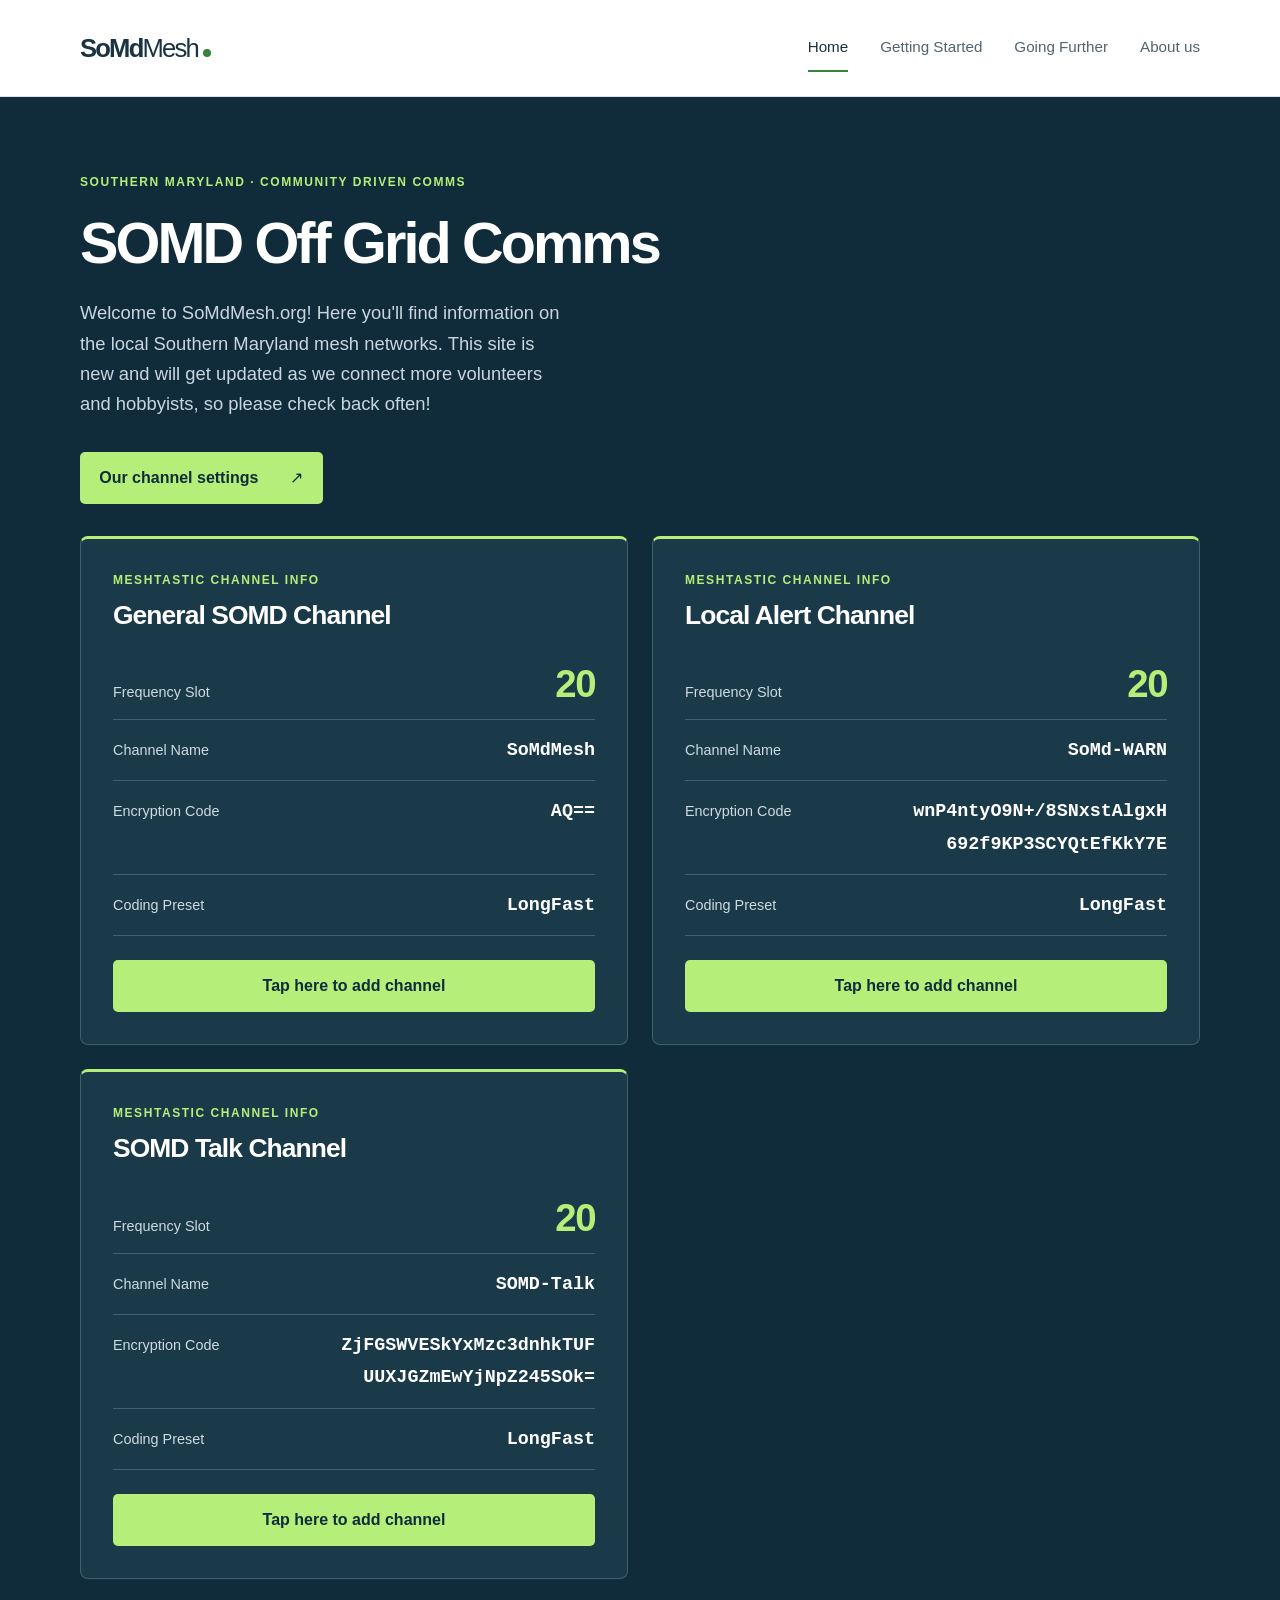
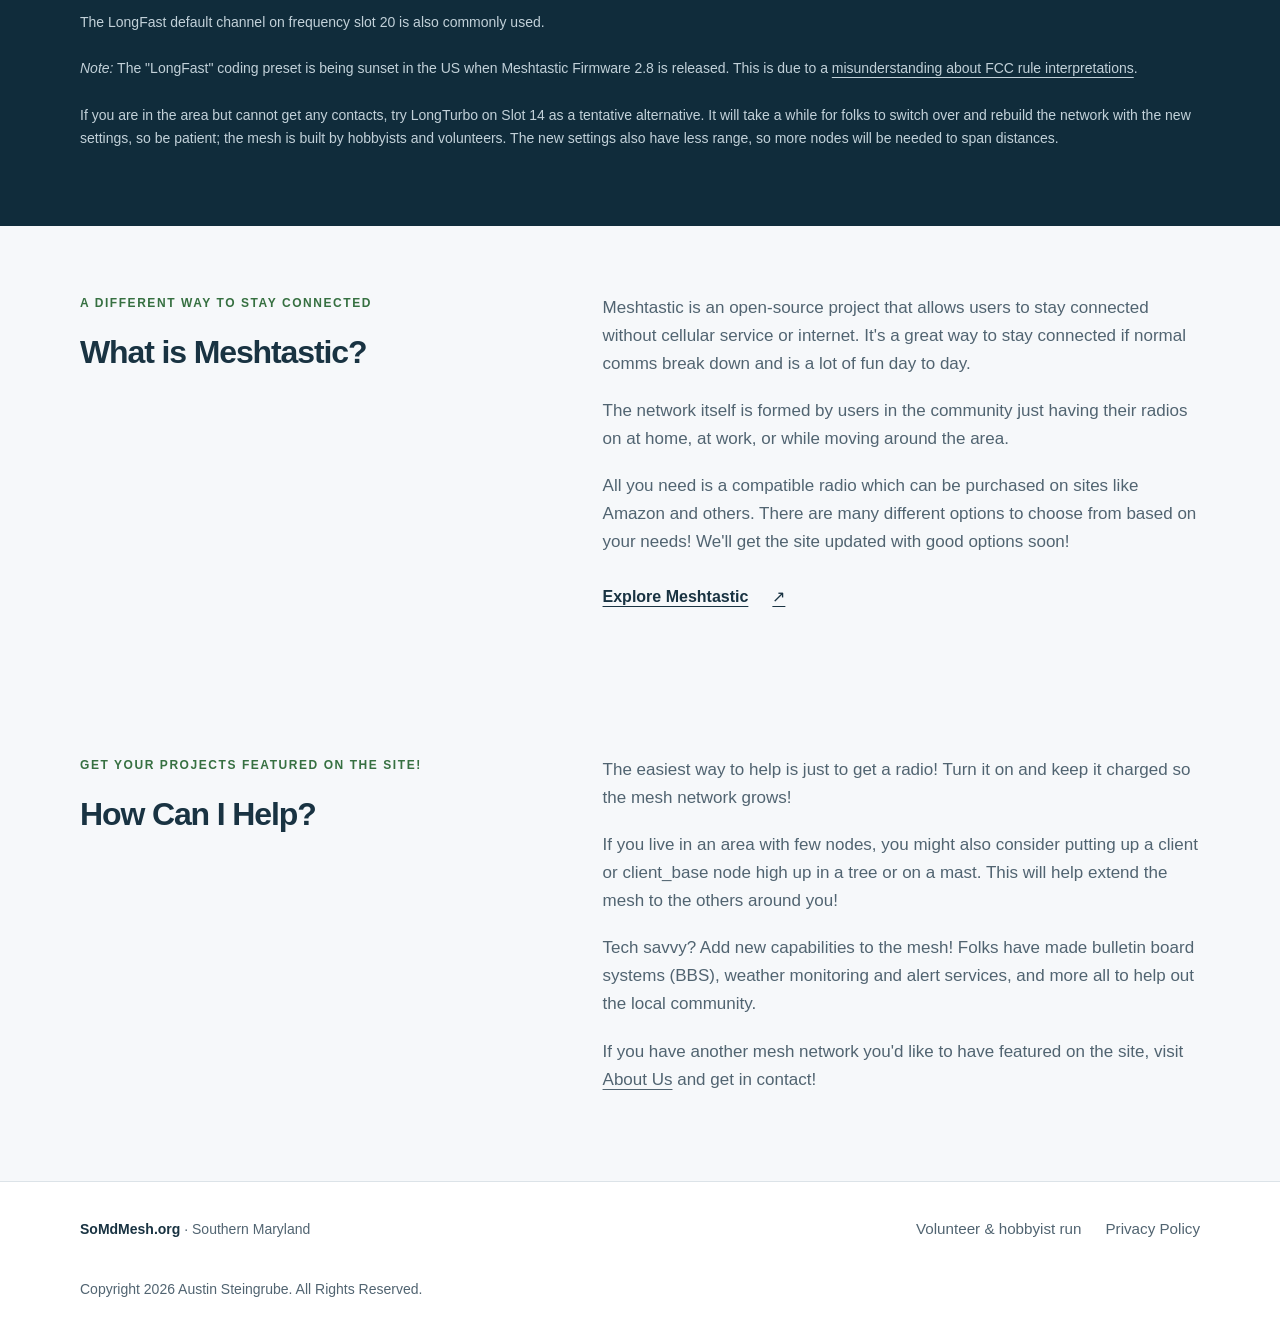
==== commit 872fe47a: "Adds SOMD-Talk channel" ====
--- a/index.html
+++ b/index.html
@@ -51,6 +51,17 @@
             </dl>
             <a class="button channel-button" href="https://meshtastic.org/e/?add=true#Ci0SIMJz-J7cjvTfv_EjcbLQJYMR-vdn_Sj90gmELRHypGOxGglTb01kLVdBUk4">Tap here to add channel</a>
           </aside>
+          <aside class="channel-card" aria-labelledby="alert-channel-title">
+            <p class="eyebrow">Meshtastic Channel Info</p>
+            <h2 id="alert-channel-title">SOMD Talk Channel</h2>
+            <dl class="settings">
+              <div><dt>Frequency Slot</dt><dd class="slot">20</dd></div>
+              <div><dt>Channel Name</dt><dd><code>SOMD-Talk</code></dd></div>
+              <div><dt>Encryption Code</dt><dd><code>ZjFGSWVESkYxMzc3dnhkTUFUUXJGZmEwYjNpZ245SOk=</code></dd></div>
+              <div><dt>Coding Preset</dt><dd><code>LongFast</code></dd></div>
+            </dl>
+            <a class="button channel-button" href="https://meshtastic.org/e/?add=true#Ci0SIGYxRkllREpGMTM3N3Z4ZE1BVFFyRmZhMGIzaWduOUjpGglTT01ELVRhbGs">Tap here to add channel</a>
+          </aside>
         </div>
         <p class="settings-note">The LongFast default channel on frequency slot 20 is also commonly used.
           <br><br><em>Note:</em> The "LongFast" coding preset is being sunset in the US when Meshtastic Firmware 2.8 is released. This is due to a <a href="https://nepamesh.com/fcc-900mhz-meshtastic-changes/">misunderstanding about FCC rule interpretations</a>. <br><br>If you are in the area but cannot get any contacts, try LongTurbo on Slot 14 as a tentative alternative. It will take a while for folks to switch over and rebuild the network with the new settings, so be patient; the mesh is built by hobbyists and volunteers. The new settings also have less range, so more nodes will be needed to span distances.</p>
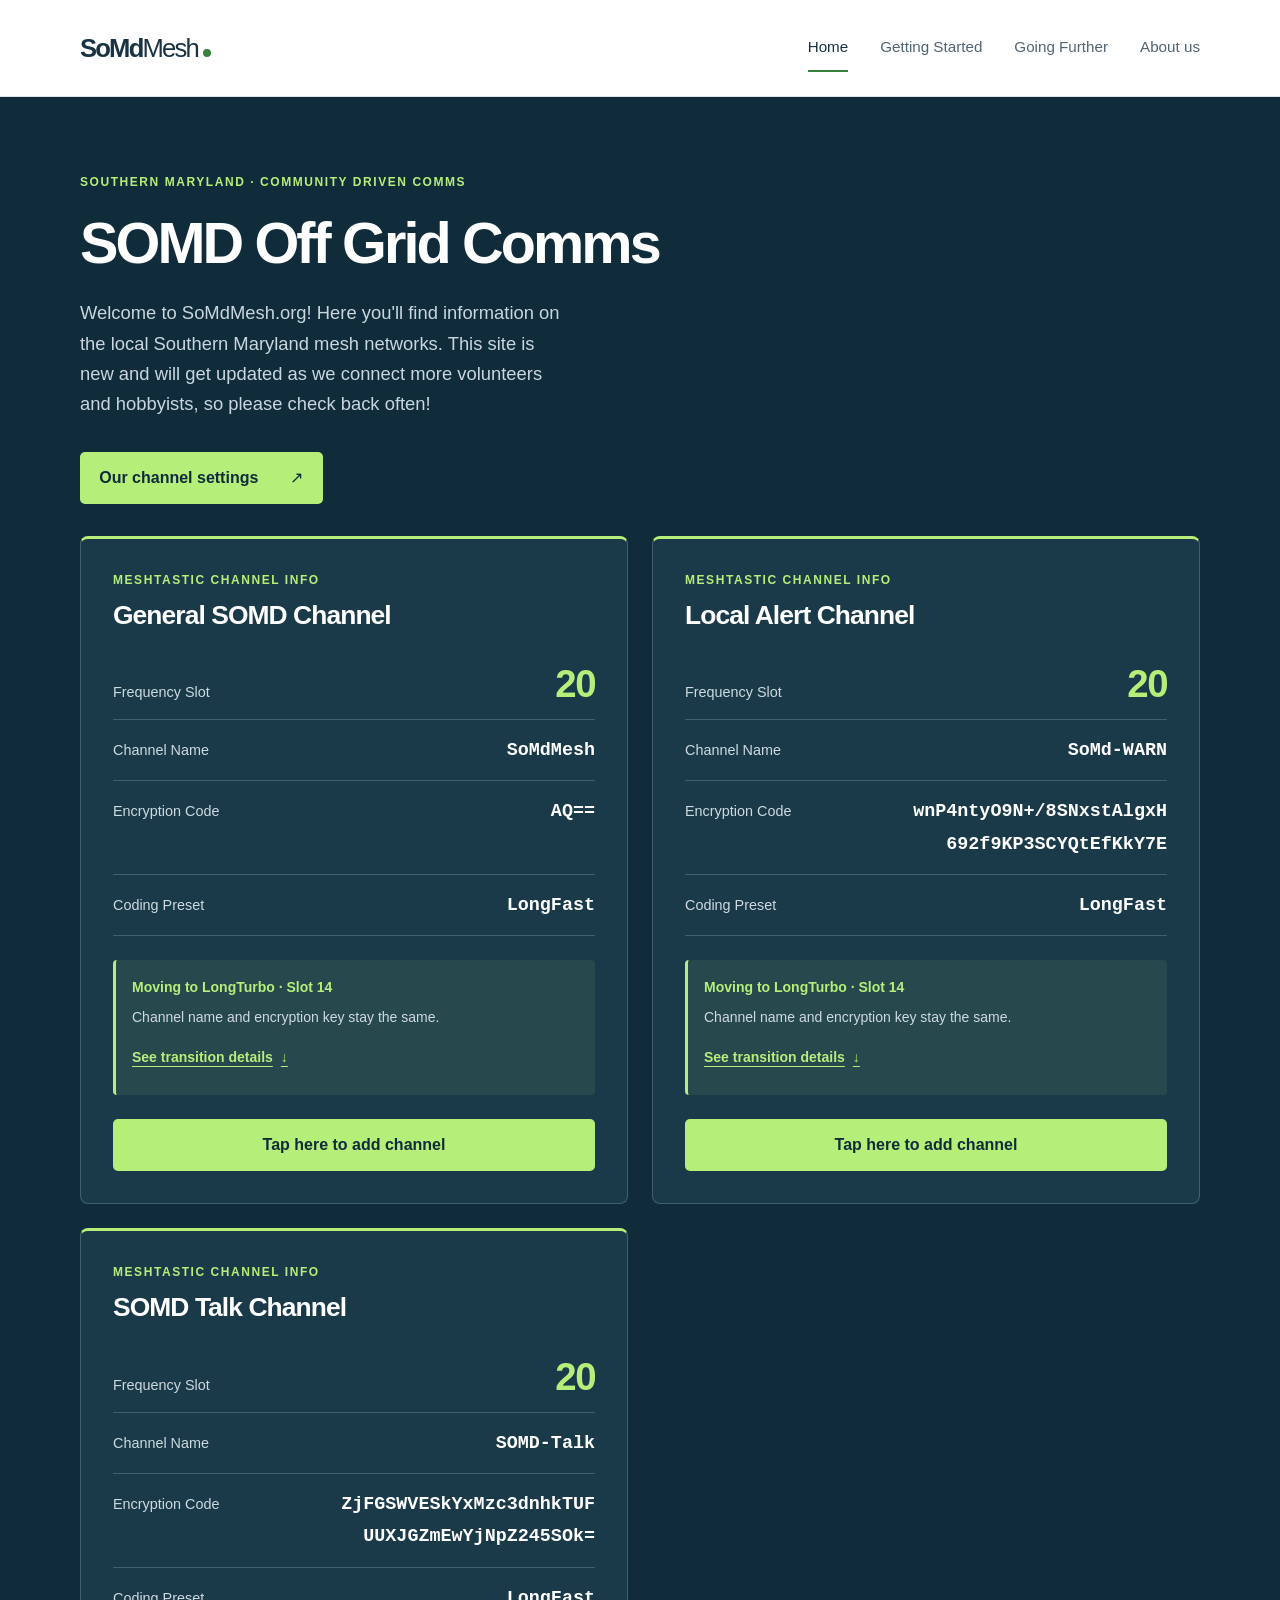
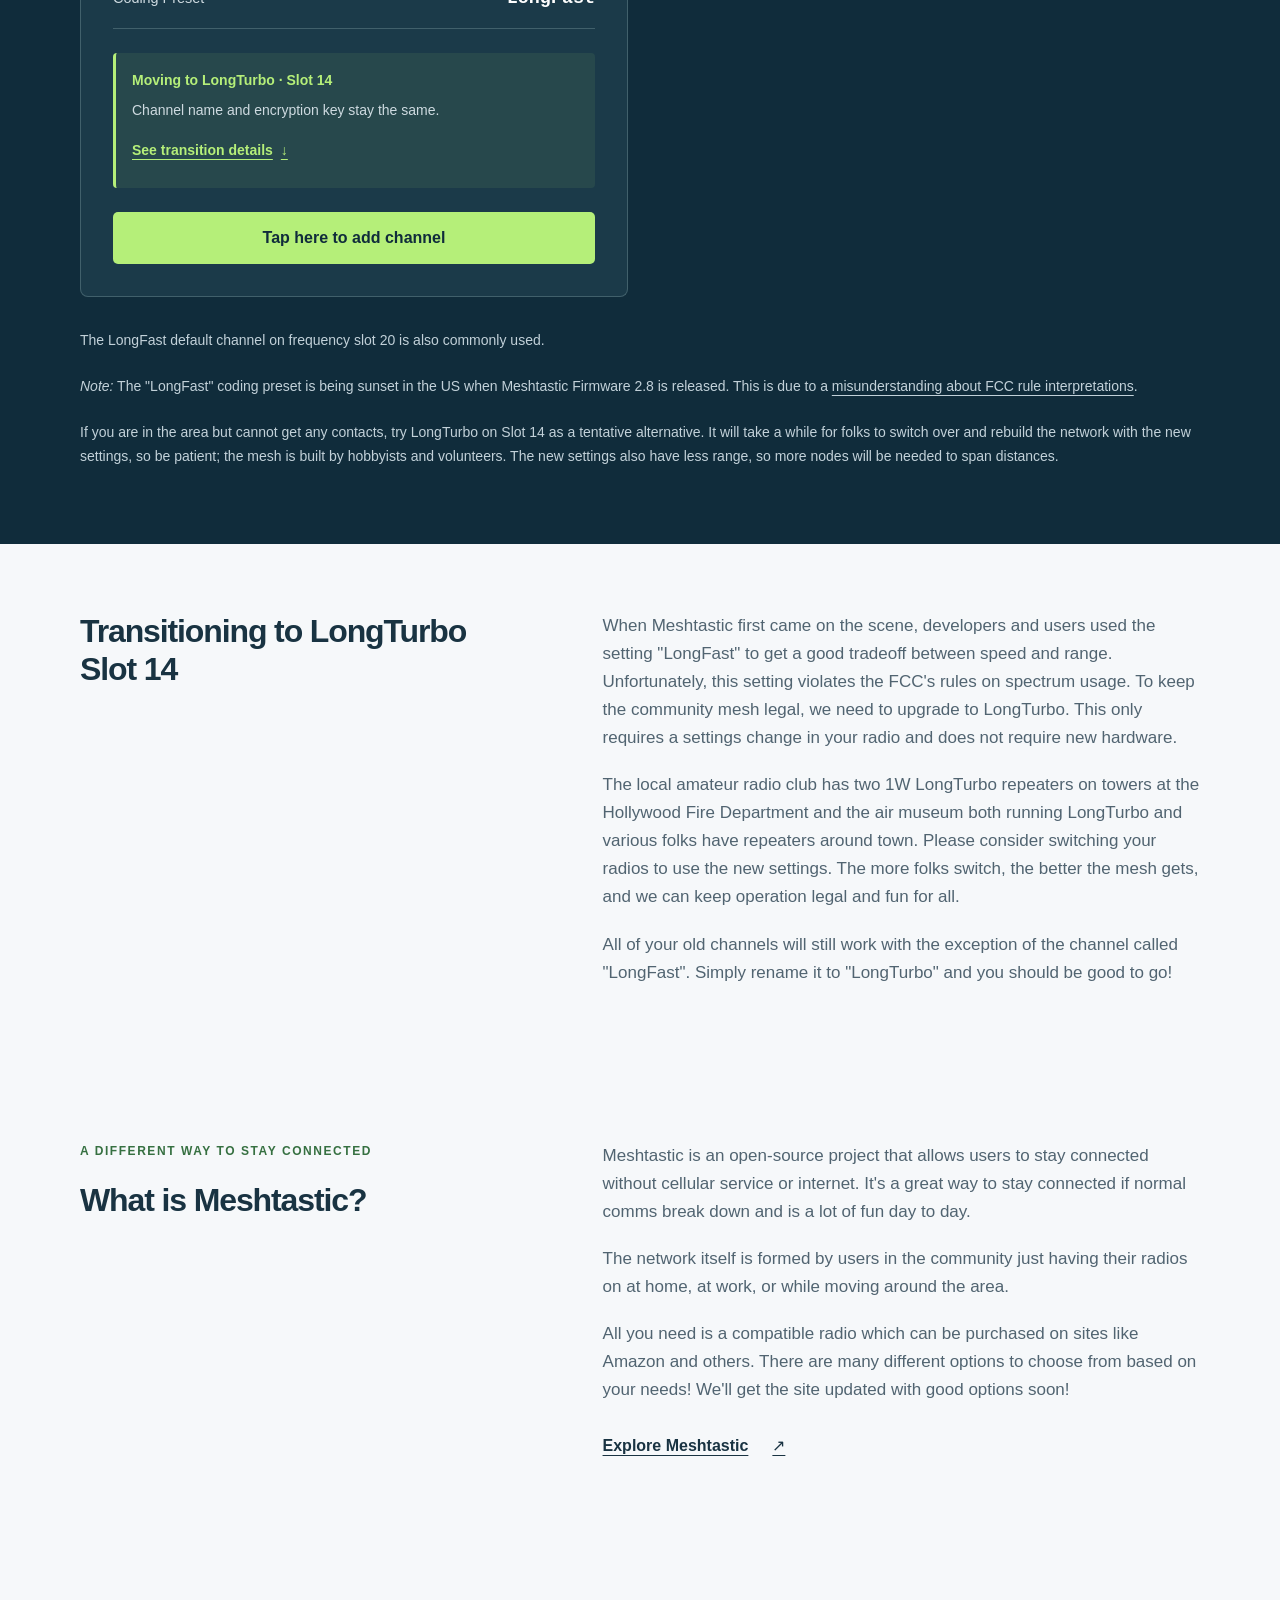
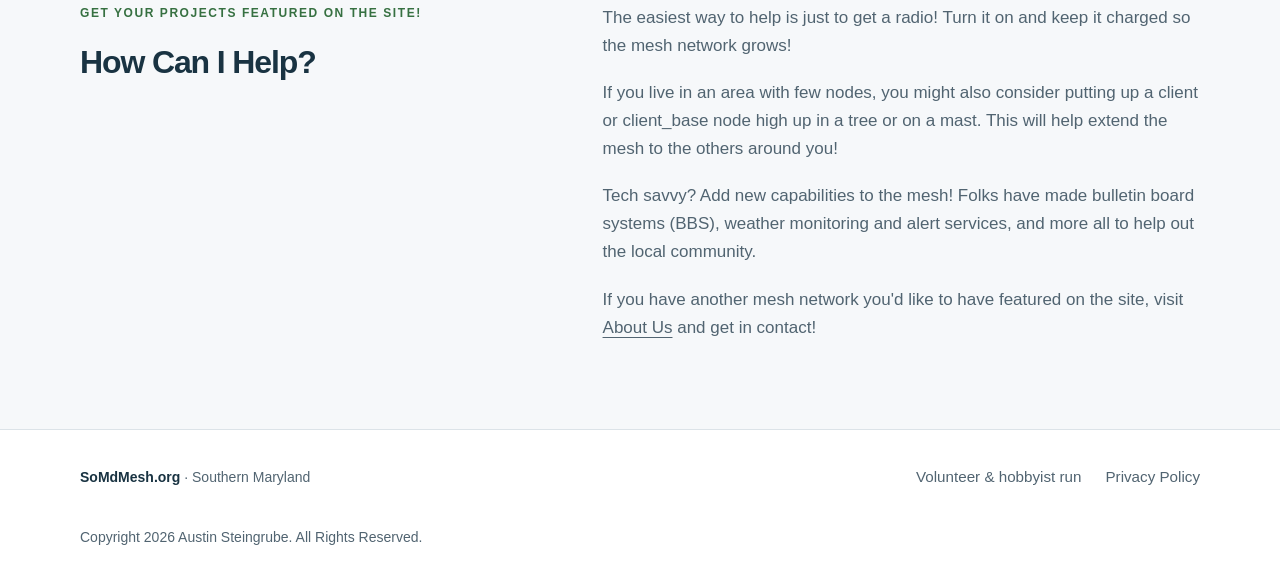
==== commit 4c3cde34: "LongTurbo info adds long turbo information" ====
--- a/index.html
+++ b/index.html
@@ -38,6 +38,11 @@
               <div><dt>Encryption Code</dt><dd><code>AQ==</code></dd></div>
               <div><dt>Coding Preset</dt><dd><code>LongFast</code></dd></div>
             </dl>
+            <div class="channel-transition">
+              <strong>Moving to LongTurbo · Slot 14</strong>
+              <p>Channel name and encryption key stay the same.</p>
+              <a href="#longturbo-title">See transition details <span aria-hidden="true">↓</span></a>
+            </div>
             <a class="button channel-button" href="https://meshtastic.org/e/?add=true#Cg0SAQEaCFNvTWRNZXNo">Tap here to add channel</a>
           </aside>
           <aside class="channel-card" aria-labelledby="alert-channel-title">
@@ -49,6 +54,11 @@
               <div><dt>Encryption Code</dt><dd><code>wnP4ntyO9N+/8SNxstAlgxH692f9KP3SCYQtEfKkY7E</code></dd></div>
               <div><dt>Coding Preset</dt><dd><code>LongFast</code></dd></div>
             </dl>
+            <div class="channel-transition">
+              <strong>Moving to LongTurbo · Slot 14</strong>
+              <p>Channel name and encryption key stay the same.</p>
+              <a href="#longturbo-title">See transition details <span aria-hidden="true">↓</span></a>
+            </div>
             <a class="button channel-button" href="https://meshtastic.org/e/?add=true#Ci0SIMJz-J7cjvTfv_EjcbLQJYMR-vdn_Sj90gmELRHypGOxGglTb01kLVdBUk4">Tap here to add channel</a>
           </aside>
           <aside class="channel-card" aria-labelledby="alert-channel-title">
@@ -60,11 +70,26 @@
               <div><dt>Encryption Code</dt><dd><code>ZjFGSWVESkYxMzc3dnhkTUFUUXJGZmEwYjNpZ245SOk=</code></dd></div>
               <div><dt>Coding Preset</dt><dd><code>LongFast</code></dd></div>
             </dl>
+            <div class="channel-transition">
+              <strong>Moving to LongTurbo · Slot 14</strong>
+              <p>Channel name and encryption key stay the same.</p>
+              <a href="#longturbo-title">See transition details <span aria-hidden="true">↓</span></a>
+            </div>
             <a class="button channel-button" href="https://meshtastic.org/e/?add=true#Ci0SIGYxRkllREpGMTM3N3Z4ZE1BVFFyRmZhMGIzaWduOUjpGglTT01ELVRhbGs">Tap here to add channel</a>
           </aside>
         </div>
         <p class="settings-note">The LongFast default channel on frequency slot 20 is also commonly used.
           <br><br><em>Note:</em> The "LongFast" coding preset is being sunset in the US when Meshtastic Firmware 2.8 is released. This is due to a <a href="https://nepamesh.com/fcc-900mhz-meshtastic-changes/">misunderstanding about FCC rule interpretations</a>. <br><br>If you are in the area but cannot get any contacts, try LongTurbo on Slot 14 as a tentative alternative. It will take a while for folks to switch over and rebuild the network with the new settings, so be patient; the mesh is built by hobbyists and volunteers. The new settings also have less range, so more nodes will be needed to span distances.</p>
+      </div>
+    </section>
+    <section class="intro container" aria-labelledby="longturbo-title">
+      <div>
+        <h2 id="longturbo-title">Transitioning to LongTurbo Slot 14</h2>
+      </div>
+      <div class="intro-copy">
+        <p>When Meshtastic first came on the scene, developers and users used the setting "LongFast" to get a good tradeoff between speed and range. Unfortunately, this setting violates the FCC's rules on spectrum usage. To keep the community mesh legal, we need to upgrade to LongTurbo. This only requires a settings change in your radio and does not require new hardware.</p>
+        <p>The local amateur radio club has two 1W LongTurbo repeaters on towers at the Hollywood Fire Department and the air museum both running LongTurbo and various folks have repeaters around town. Please consider switching your radios to use the new settings. The more folks switch, the better the mesh gets, and we can keep operation legal and fun for all.</p>
+        <p>All of your old channels will still work with the exception of the channel called "LongFast". Simply rename it to "LongTurbo" and you should be good to go!</p>
       </div>
     </section>
     <section class="intro container" aria-labelledby="meshtastic-title">
--- a/styles.css
+++ b/styles.css
@@ -39,10 +39,15 @@
 .hero-description { max-width: 480px; font-size: 1.15rem; color: #c9d6df; margin: 0 0 2rem; }
 .button { display: inline-flex; justify-content: space-between; align-items: center; gap: 2rem; min-height: 52px; padding: .7rem 1.2rem; color: var(--navy); background: var(--green); border-radius: 5px; font-weight: 650; text-decoration: none; }
 .button:hover { background: #cdf5a6; }
-.channel-card { min-width: 0; display: grid; grid-template-rows: auto auto 1fr auto; align-content: start; padding: 32px; background: #1b3a49; border: 1px solid #41606b; border-top: 3px solid var(--green); border-radius: 8px; }
+.channel-card { min-width: 0; display: grid; grid-template-rows: auto auto 1fr auto auto; align-content: start; padding: 32px; background: #1b3a49; border: 1px solid #41606b; border-top: 3px solid var(--green); border-radius: 8px; }
 .channel-card .eyebrow { margin-bottom: .6rem; }
 .channel-card h2 { font-size: 1.65rem; }
 .channel-button { margin-top: 24px; justify-content: center; text-align: center; }
+.channel-transition { margin-top: 24px; padding: 16px; border-left: 3px solid var(--green); border-radius: 4px; background: rgb(181 239 121 / 8%); font-size: .875rem; }
+.channel-transition strong { display: block; color: var(--green); }
+.channel-transition p { margin: .4rem 0; color: #cedae0; }
+.channel-transition a { display: inline-flex; align-items: center; gap: .5rem; min-height: 44px; color: var(--green); font-weight: 650; }
+#longturbo-title { scroll-margin-top: 2rem; }
 .settings { margin: 0; display: grid; grid-template-rows: auto auto 1fr auto; }
 .settings > div { display: grid; grid-template-columns: minmax(0, 1fr) minmax(0, 1.2fr); align-items: baseline; gap: 1rem; padding-block: 14px; border-bottom: 1px solid #41606b; }
 .settings dt { color: #cedae0; font-size: .9rem; }
